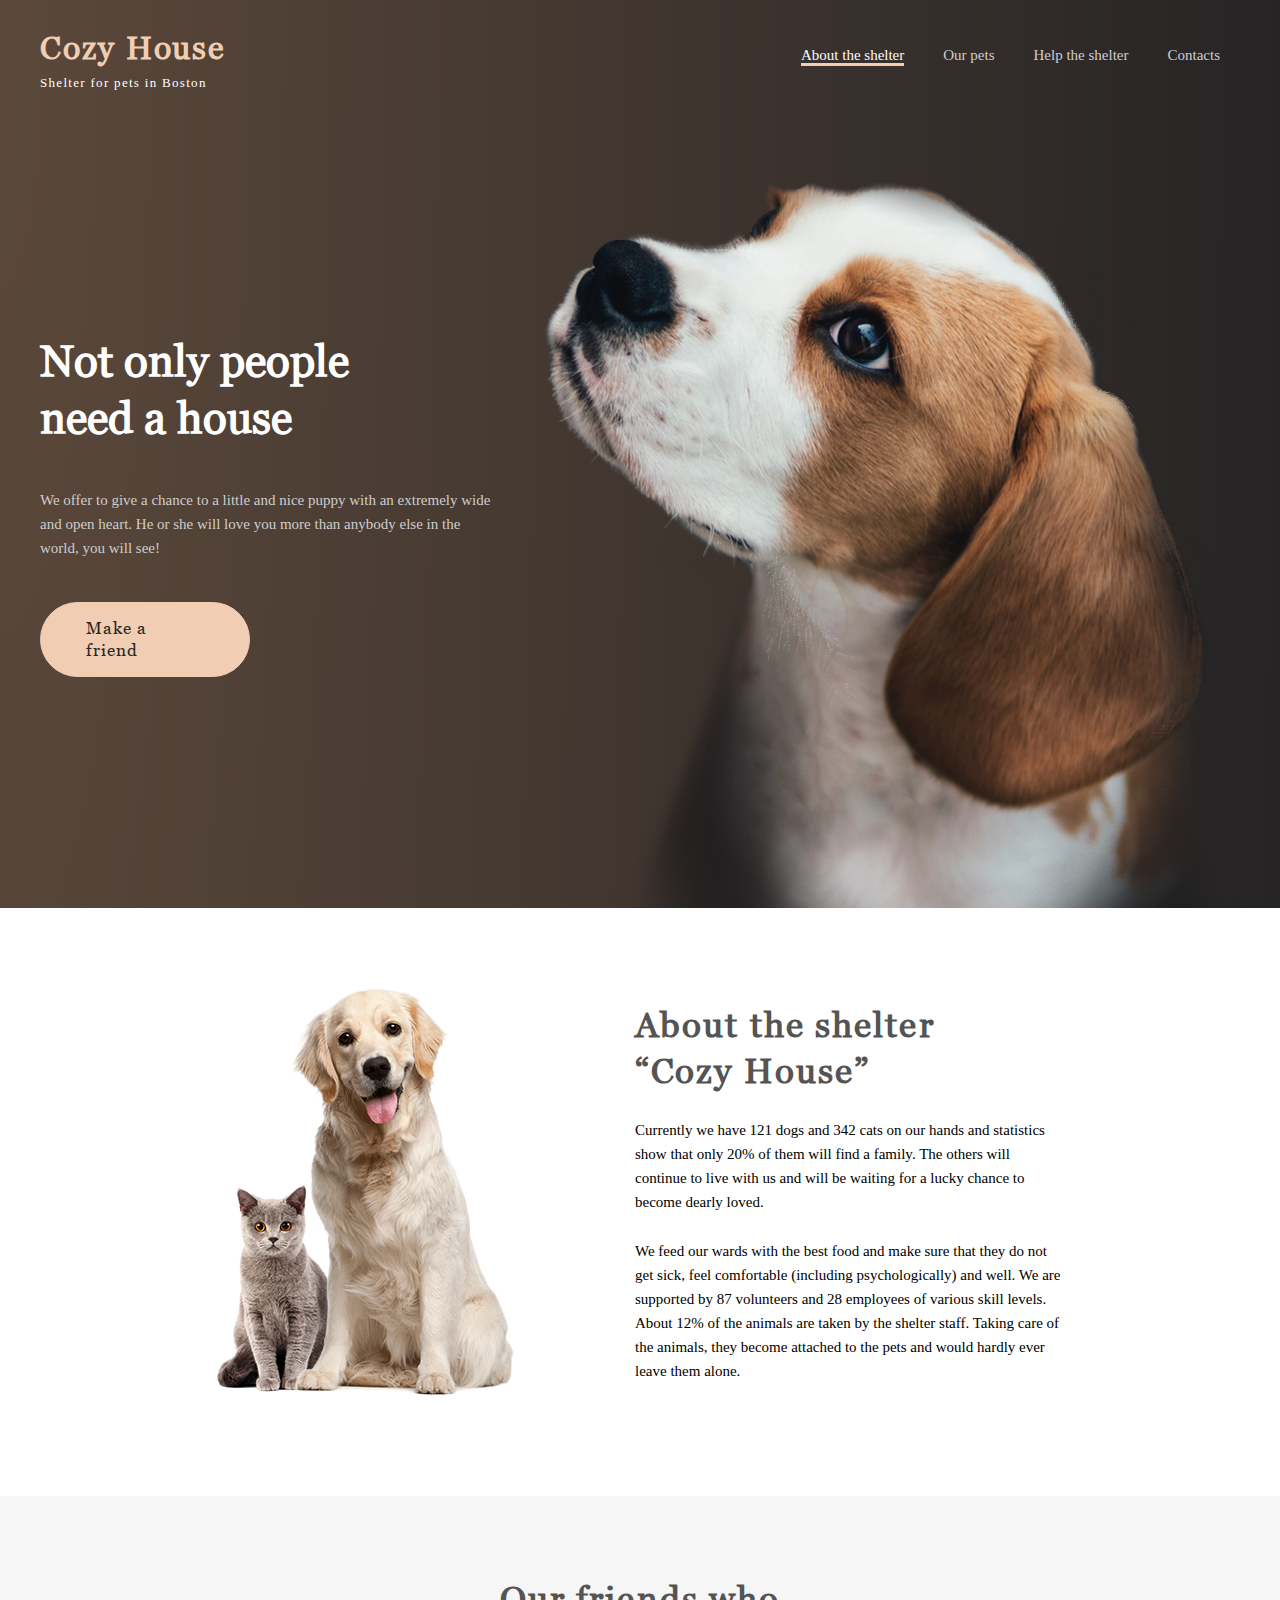
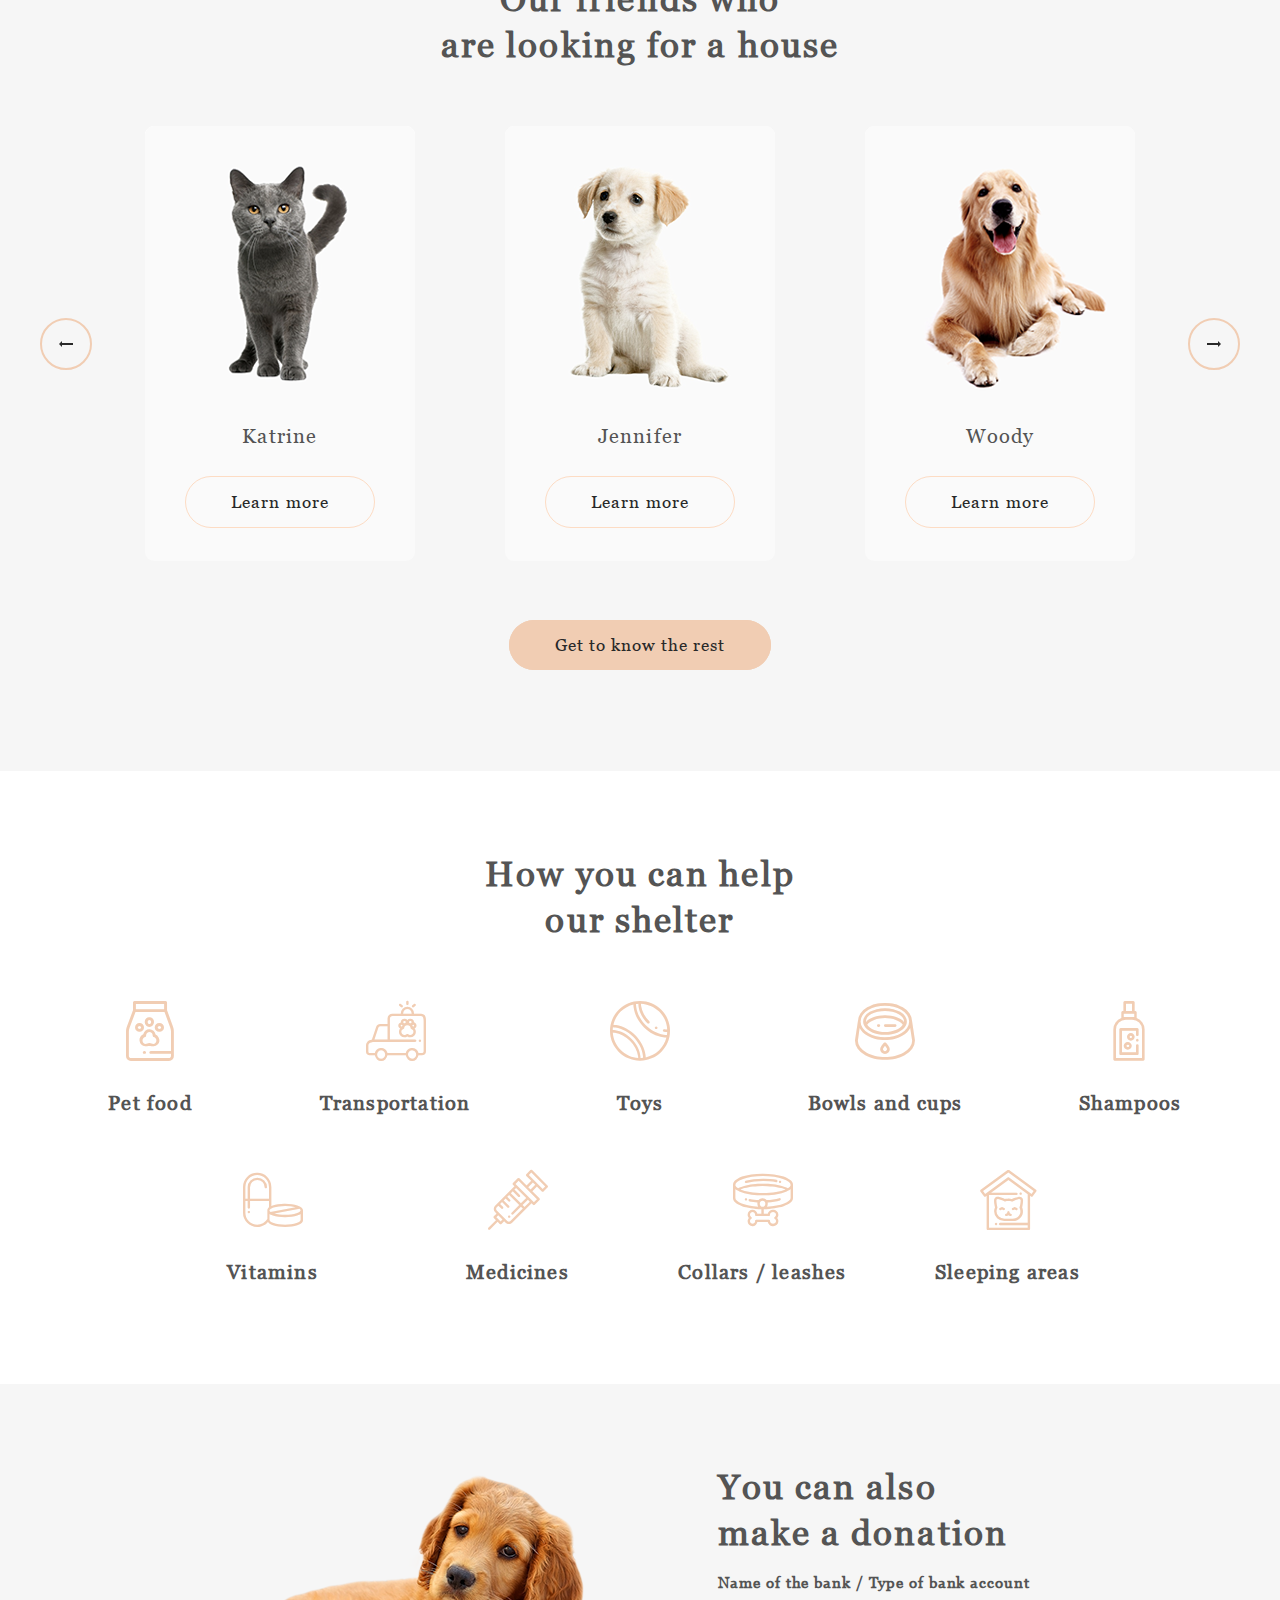
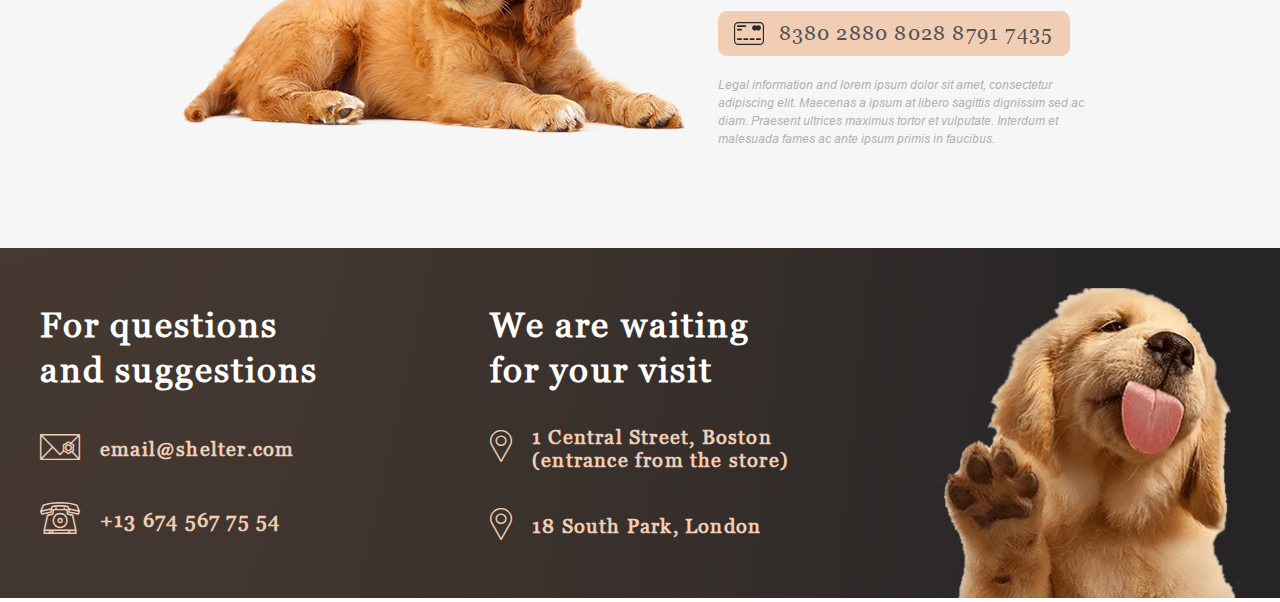
==== shelter/index.html @ b2597368 "feat: add adaptive 320px section about and our friends" ====
<!DOCTYPE html>
<html lang="en">

<head>
    <meta charset="UTF-8">
    <meta http-equiv="X-UA-Compatible" content="IE=edge">
    <meta name="viewport" content="width=device-width, initial-scale=1.0">
    <link rel="stylesheet" href="./css/index.css">
    <link rel="stylesheet" href="./css/icomoon.css">
    <link rel="icon" href="./assets/favicon.ico" type="image/svg+xml">
    <script src="./script.js"></script>
    <title>Cozy House</title>
</head>

<body>
    <main class="main">
        <header class="header">
            <div class="wrapper">
                <a href="#" class="logo_container">
                    <h1 class="logo_title">Cozy House</h1>
                    <div class="logo_subtitle">Shelter for pets in Boston</div>
                </a>
                <nav class="nav_menu">
                    <a href="#About" class="menu_title">About the shelter</a>
                    <a href="index_Our_Pets.html" class="menu_title">Our pets</a>
                    <a href="#Help" class="menu_title">Help the shelter</a>
                    <a href="#Footer" class="menu_title">Contacts</a>
                    <div class="burger_icon">
                        <div class="top"></div>
                        <div class="center"></div>
                        <div class="bottom"></div>
                    </div>
                </nav>
            </div>
        </header>
        <section class="not_only">
            <div class="wrapper">
                <div class="content">
                    <h2 class="heading heading_position">Not only people need a house</h2>
                    <div class="subheading start_screen_position">We offer to give a chance to a little and nice puppy
                        with
                        an extremely wide and open heart. He or she will love you more than anybody else in the world,
                        you
                        will see!</div>
                    <div class="button_wrap">
                        <a href="#Our_friends">
                            <div class="first_button size_button">Make a friend</div>
                        </a>
                    </div>
                </div>
                <div class="img_container">
                    <img  class="puppy" src="./assets/img/start-screen-puppy.png" alt="puppy">
                </div>
            </div>
        </section>
        <section class="about" id="About">

            <div class="about_img_container">
                <img class="pets" src="./assets/img/about-pets.png" alt="pets">
            </div>
            <div class="about_content">
                <h3 class="about_position">About the shelter “Cozy House”</h3>
                <div class="subheading about_content_position">Currently we have 121 dogs and 342 cats on our hands
                    and statistics show that only 20% of them will find a family. The others will continue to live
                    with us and will be waiting for a lucky chance to become dearly loved.
                </div>
                <div class="subheading about_content_position">We feed our wards with the best food and make sure
                    that they do not get sick, feel comfortable (including psychologically) and well. We are
                    supported by 87 volunteers and 28 employees of various skill levels. About 12% of the animals
                    are taken by the shelter staff. Taking care of the animals, they become attached to the pets and
                    would hardly ever leave them alone.</div>
            </div>

        </section>
        <section class="our_friends" id="Our_friends">
            <div class="wrapper_block">
                <div class="our_friends_container">
                    <div class="heading_wrap">
                        <h3 class="our_position">Our friends who</h3>
                        <h3 class="our_position">are looking for a house</h3>
                    </div>
                    <div class="slider_container">
                        <div class="slider_navigation">
                            <div class="arrow">
                                <img src="./assets/img/Arrow_prev.png" alt="Arrow_prev">
                            </div>
                            <div class="arrow">
                                <img src="./assets/img/Arrow_next.png" alt="Arrow_next">
                            </div>
                        </div>

                        <div class="slider_cart">
                            <div class="img_kart_wrap">
                                <img src="./assets/img/pets-katrine.png" alt="pets-katrine">
                            </div>
                            <div class="cart_pets_name">Katrine</div>
                            <div class="button_wrap position_button">
                                <button class="first_button color_button">Learn more</button>
                            </div>
                        </div>

                        <div class="slider_cart">
                            <div class="img_kart_wrap">
                                <img src="./assets/img/pets-jennifer.png" alt="pets-jennifer">
                            </div>
                            <div class="cart_pets_name">Jennifer</div>
                            <div class="button_wrap position_button">
                                <button class="first_button color_button">Learn more</button>
                            </div>
                        </div>

                        <div class="slider_cart">
                            <div class="img_kart_wrap">
                                <img src="./assets/img/pets-woody.png" alt="pets-woody">
                            </div>
                            <div class="cart_pets_name">Woody</div>
                            <div class="button_wrap position_button">
                                <button class="first_button color_button">Learn more</button>
                            </div>
                        </div>

                    </div>
                    <div class="button_wrap position_button1">
                        <a href="index_Our_Pets.html" class="first_button ">Get to know the rest</a>
                    </div>
                </div>
            </div>
        </section>
        <section class="help" id="Help">
            <div class="wrapper_block">
                <div class="help_container">
                    <div class="heading_wrap">
                        <h3 class="our_position">How you can help</h3>
                        <h3 class="our_position">our shelter</h3>
                    </div>
                    <div class="icon_wrap">
                        <div class="icon_container">
                            <div class="icon icon-icon-pet-food"></div>
                            <h4 class="icon_title">Pet food</h4>
                        </div>

                        <div class="icon_container">
                            <div class=" icon icon-icon-transportation"></div>
                            <h4 class="icon_title">Transportation</h4>
                        </div>

                        <div class="icon_container">
                            <div class=" icon icon-icon-toys"></div>
                            <h4 class="icon_title">Toys</h4>
                        </div>

                        <div class="icon_container">
                            <div class=" icon icon-icon-bowls-and-cups"></div>
                            <h4 class="icon_title">Bowls and cups</h4>
                        </div>

                        <div class="icon_container">
                            <div class=" icon icon-icon-shampoos"></div>
                            <h4 class="icon_title">Shampoos</h4>
                        </div>

                        <div class="icon_container">
                            <div class=" icon icon-icon-vitamins"></div>
                            <h4 class="icon_title">Vitamins</h4>
                        </div>

                        <div class="icon_container">
                            <div class=" icon icon-icon-medicines"></div>
                            <h4 class="icon_title">Medicines</h4>
                        </div>

                        <div class="icon_container">
                            <div class=" icon icon-icon-collars-leashes"></div>
                            <h4 class="icon_title">Collars / leashes</h4>
                        </div>

                        <div class="icon_container">
                            <div class=" icon icon-icon-sleeping-area"></div>
                            <h4 class="icon_title">Sleeping areas</h4>
                        </div>

                    </div>
                </div>
            </div>
        </section>
        <section class="donation">
            <div class="wrapper_block">
                <div class="donation_container">
                    <div class="donation_img_wrap">
                        <img src="./assets/img/donation-dog.png" alt="dog">
                    </div>
                    <div class="donation_content_wrap">
                        <div class="heading_wrap donation_position">
                            <h3 class="our_position ">You can also</h3>
                            <h3 class="our_position">make a donation</h3>
                        </div>
                        <h5 class="heading_subtitle">Name of the bank / Type of bank account</h5>
                        <div class="first_button donation_button">
                            <img src="./assets/img/credit-card.svg" alt="bank_card">
                            <a href="#" class="donation_color">8380 2880 8028 8791 7435</a>
                        </div>
                        <p class="donation_content">Legal information and lorem ipsum dolor sit amet, consectetur
                            adipiscing
                            elit. Maecenas a ipsum
                            at libero sagittis dignissim sed ac diam. Praesent ultrices maximus tortor et vulputate.
                            Interdum et malesuada fames ac ante ipsum primis in faucibus.</p>
                    </div>
                </div>
            </div>
        </section>
        <footer class="footer" id="Footer">
            <div class="wrapper_block">
                <div class="footer_container">
                    <div class="our_contacts">
                        <h3 class=" footer_position">For questions and suggestions</h3>
                        <div class="icon_wrapper">
                            <div class="icon-icon-email"></div>
                            <h4 class="our_email">email@shelter.com</h4>
                        </div>
                        <a href="tel:+136745677554" class="icon_wrapper tel_position">
                            <div class="icon-icon-phone"></div>
                            <h4 class="our_phone">+13 674 567 75 54</h4>
                        </a>
                    </div>
                    <div class="our_mappoint">
                        <h3 class="footer_position">We are waiting for your visit</h3>
                        <a href="https://www.google.com/maps/place/%D0%91%D0%BE%D1%81%D1%82%D0%BE%D0%BD,+%D0%9C%D0%B0%D1%81%D1%81%D0%B0%D1%87%D1%83%D1%81%D0%B5%D1%82%D1%81,+%D0%A1%D0%A8%D0%90/@42.3513874,-71.0599832,15.75z/data=!4m6!3m5!1s0x89e3652d0d3d311b:0x787cbf240162e8a0!8m2!3d42.3600825!4d-71.0588801!16zL20vMDFjeF8?hl=ru"
                            class="icon_wrapper title_position" target="_blank">
                            <div class="icon-pin"></div>
                            <h4 class="map_point">1 Central Street, Boston (entrance from the store)</h4>
                        </a>
                        <a href="https://www.google.com/maps/place/%D0%9F%D0%B0%D1%80%D0%BA+%D0%AE%D0%B3/@51.4691267,-0.1995227,16.25z/data=!4m6!3m5!1s0x48760f79376fa0e3:0x202ac3af5c1ea4ec!8m2!3d51.4690816!4d-0.1944951!16s%2Fm%2F0cc6kk9?hl=ru"
                            class="icon_wrapper title_position" target="_blank">
                            <div class="icon-pin"></div>
                            <h4 class="map_point">18 South Park, London </h4>
                        </a>
                    </div>
                    <div class="footer_img_container">
                        <img src="./assets/img/footer-puppy.png" alt="puppy">
                    </div>

                </div>
            </div>
        </footer>
    </main>
</body>

</html>
---- shelter/css/index.css ----
* {
    margin: 0;
    padding: 0;
    text-decoration: none;
    color: inherit;
}

html {
    scroll-behavior: smooth;
}

/* -- Section Main -- */

.main {
    background: url(noise_lines_transparent@2X.png), radial-gradient(100% 215.42% at 0% 0%, #5B483A 0%, #262425 100%)
}

.wrapper {
    width: 1280px;
    margin: 0 auto;
    display: flex;
    align-items: center;
    justify-content: space-between;
}

.wrapper_block {
    width: 1280px;
    margin: 0 auto;
    display: block;
}

.header {
    margin-bottom: 90px;
}

.logo_container {
    margin-top: 30px;
    padding-left: 40px;
    display: flex;
    flex-direction: column;
    gap: 10px;
}

.logo_title {
    font-family: 'Georgia_400';
    font-size: 32px;
    line-height: 110%;
    letter-spacing: 0.06em;
    color: #F1CDB3;
}

.logo_container:hover {
    color: #FDDCC4;
    transition: all 0.3s ease-in-out;
}

.logo_subtitle {
    font-family: 'Arial_400';
    font-size: 13px;
    line-height: 15px;
    letter-spacing: 0.1em;
    color: #FFFFFF;
}

.nav_menu {
    text-align: center;
    padding-right: 60px;
    margin-top: 20px;
}

.menu_title {
    font-family: 'Arial_400';
    font-size: 15px;
    line-height: 160%;
    color: #CDCDCD;
    margin-right: 35px;
}

.menu_title:last-of-type {
    margin-right: 0;
}

.menu_title:hover {
    color: #FAFAFA;
    cursor: pointer;
    transition: all 0.3s ease-in-out;
}

.menu_title:first-of-type {
    border-bottom: 3px solid #F1CDB3;
    color: #FAFAFA;
    cursor: none;
}

.menu_title:active {
    border-bottom: 3px solid #F1CDB3;
    cursor: none;
}

.menu_title:last-of-type {
    padding-right: 0;
}

.burger_icon {
    display: flex;
    flex-direction: column;
    justify-content: space-between;
    width: 30px;
    height: 22px;
    display: none;
    cursor: pointer;
}

.top {
    border-top: 2px solid #F1CDB3;
}

.center {
    border: 1px solid #F1CDB3;
}

.bottom {
    border-bottom: 2px solid #F1CDB3;
}

/* --Section Not only */

.content {
    display: flex;
    flex-direction: column;
    gap: 42px;
    width: 460px;
    margin-left: 40px;
    margin-top: -80px;
}

.heading {
    font-family: 'Georgia_400';
    font-size: 44px;
    line-height: 130%;
}

.heading_position {
    margin-right: 150px;
    color: #FFFFFF;
}

.subheading {
    font-family: 'Arial_400';
    font-size: 15px;
    line-height: 160%;
}

.start_screen_position {
    color: #CDCDCD;
}

.img_container {
    margin-right: 40px;
    height: 728px;
    overflow: hidden;
}

.puppy {
    width: 100%;
}

.first_button {
    font-family: 'Georgia_400';
    font-size: 17px;
    line-height: 130%;
    letter-spacing: 0.06em;
    color: #292929;
    padding: 14px 45px;
    background: #F1CDB3;
    border-radius: 100px;
    border: 1px solid #F1CDB3;
}

.size_button {
    box-sizing: border-box;
    width: 210px;

}

.color_button {
    background: #FAFAFA;
    border-color: #FDDCC4;
}

.first_button:hover {
    border-color: #FDDCC4;
    background: #FDDCC4;
    cursor: pointer;
    transition: all 0.3s ease-in-out;
}

/* -- Section About -- */

.about {
    background: #FFFFFF;
    display: flex;
    justify-content: center;
    gap: 120px;
    padding-top: 80px;
    padding-bottom: 100px;
}

.about_img_container {
    height: 408px;
}

.about_content {
    margin-top: 14px;
    width: 430px;
    display: flex;
    flex-direction: column;
    gap: 25px;
}

h3 {
    font-family: 'Georgia_400';
    font-size: 35px;
    line-height: 130%;
    letter-spacing: 0.06em;
}

.about_position {
    color: #545454;
    margin-right: 50px;
}

/* -- Section Our friends -- */

.our_friends {
    background: #F6F6F6;
    padding-bottom: 115px;
}

.our_position {
    color: #545454;
}

.our_friends_container {
    padding: 80px 40px 0;
    display: flex;
    flex-direction: column;
    justify-content: center;
    gap: 60px;
}

.heading_wrap {
    width: 400px;
    height: 90px;
    margin: 0 auto;
    display: flex;
    flex-direction: column;
    align-items: center;
}

.slider_container {
    position: relative;
    display: flex;
    gap: 90px;
    justify-content: center;
    height: 435px;
}

.slider_navigation {
    position: absolute;
    left: 0;
    top: 192px;
    width: 100%;
    display: flex;
    justify-content: space-between;
}

.arrow {
    display: flex;
    justify-content: center;
    align-items: center;
    width: 48px;
    height: 48px;
    border: 2px solid #F1CDB3;
    border-radius: 100px;
}

.arrow:hover {
    background: #FDDCC4;
    border: 2px solid #FDDCC4;
    cursor: pointer;
    transition: all 0.3s ease-in-out;
}

.slider_cart {
    width: 270px;
    display: flex;
    flex-direction: column;
    padding-bottom: 30px;
    background: #FAFAFA;
    border-radius: 9px;
}

.slider_cart:hover {
    cursor: pointer;
    background: #FFFFFF;
    transition: all 0.3s ease-in-out;
}

.slider_cart:hover .first_button {
    background: #FDDCC4;
    transition: all 0.3s ease-in-out;
}

.cart_pets_name {
    font-family: 'Georgia_400';
    font-size: 20px;
    line-height: 23px;
    letter-spacing: 0.06em;
    color: #545454;
    text-align: center;
    margin: 25px;
}

.position_button {
    margin: auto;
}

.position_button1 {
    margin: auto;
    margin-top: 13px;
}

/* -- Help -- */

.help {
    background: #FFFFFF;
    padding-bottom: 97px;
}

.help_container {
    padding: 80px 40px 0;
}

.icon_wrap {
    margin-top: 60px;
    display: flex;
    justify-content: center;
    row-gap: 52px;
    column-gap: 75px;
    flex-wrap: wrap;
}

.icon_container {
    width: 170px;
    text-align: center;
    border-bottom: 3px solid #FFFFFF;
}

.icon {
    font-size: 60px;
    color: #F1CDB3;
}

.icon_container:hover {
    cursor: pointer;
    transition: all 0.3s ease-in-out;
}

.icon_container:hover .icon {
    color: #FDDCC4;
    transition: all 0.3s ease-in-out;
}

.icon_container:hover .icon_title {
    color: #292929;
    transition: all 0.3s ease-in-out;
}

.icon_container:active {
    border-bottom: 3px solid #F1CDB3;
    cursor: none;
    color: #545454;
}

.icon_container:active .icon_title {
    color: #545454;
}

.icon_container:active .icon {
    color: #F1CDB3;
}

h4,
.donation_color {
    font-family: 'Georgia_400';
    font-size: 20px;
    line-height: 115%;
    letter-spacing: 0.06em;
}

.icon_title {
    margin-top: 20px;
    color: #545454;
}

/* -- Donation -- */

.donation {
    background: #F6F6F6;
}

.donation_container {
    padding: 80px 0 100px;
    display: flex;
    justify-content: center;
    gap: 30px;
}

.donation_img_wrap {
    padding-top: 10px;
    padding-left: 20px;
}

.donation_content_wrap {
    display: flex;
    flex-direction: column;
    gap: 20px;

}

.donation_position {
    align-items: baseline;
}

h5 {
    font-family: 'Georgia_400';
    font-size: 15px;
    line-height: 110%;
    letter-spacing: 0.06em;
}

.heading_subtitle,
.donation_color {
    color: #545454;
}

.donation_button {
    display: flex;
    gap: 15px;
    padding: 10px 15px;
    border-radius: 9px;
    width: 320px;
}

p {
    font-family: 'Arial_400_italic';
    font-size: 12px;
    line-height: 18px;
}

.donation_content {
    width: 380px;
    color: #B2B2B2;
}

/* -- Footer -- */

.footer_container {
    padding: 40px 40px 0;
    display: flex;
    justify-content: space-between;
}

.our_contacts,
.our_mappoint {
    width: 300px;
    padding-right: 15px;
    padding-top: 14px;
    display: flex;
    flex-direction: column;
    gap: 38px;
}

.footer_position {
    color: #FFFFFF;
}

.icon_wrapper {
    display: flex;
    gap: 20px;
    align-items: center;
    color: #F1CDB3;
    border-bottom: 3px solid rgba(0, 0, 0, 0);
}

.tel_position {
    margin-top: -8px;
}

.title_position {
    margin-top: -5px;
}

.icon-icon-email,
.icon-icon-phone,
.icon-pin {
    font-size: 32px;
}

.icon_wrapper:hover {
    transition: all 0.3s ease-in-out;
    cursor: pointer;
    color: #FDDCC4;
}

.icon_wrapper:active {
    border-bottom: 3px solid #F1CDB3;
    cursor: none;
}

.footer_img_container {
    height: 310px;
}

@font-face {
    font-family: 'Georgia_400';
    font-weight: 400;
    font-style: normal;
    src: url(../assets/fonts/Georgia_Regular.ttf);
}

@font-face {
    font-family: 'Arial_400';
    font-weight: 400;
    font-style: normal;
    src: url(../assets/fonts/Arial\ regular.ttf);
}

@font-face {
    font-family: 'Arial_400_italic';
    font-weight: 400;
    font-style: italic;
    src: url(../assets/fonts/Arial_italic.ttf);
}

@media only screen and (min-width: 750px) and (max-width: 1278px) {

    /* -- Section Main -- */

    .main {
        background: url(noise_lines_transparent@2X.png), radial-gradient(100% 215.42% at 0% 0%, #5B483A 0%, #262425 100%)
    }

    .wrapper {
        width: 768px;
    }

    .wrapper_block {
        width: 768px;
    }

    .header {
        margin-bottom: 0px;
    }

    .logo_container {
        padding-left: 30px;
    }

    .nav_menu {
        padding-right: 50px;
        margin-top: 30px;
    }

    /* --Section Not only */

    .not_only .wrapper {
        flex-direction: column;
    }

    .content {
        margin-left: 0px;
        margin-top: 60px;
    }

    .img_container {
        margin-right: 0px;
        height: 593px;
        margin-top: 95px;
        margin-left: 165px;
    }

    .button_wrap {
        margin-left: 125px;
    }

    /* -- Section About -- */

    .about {
        flex-direction: column-reverse;
        gap: 80px;
        padding-top: 80px;
    }

    .about_img_container {
        margin: 0 auto;
    }

    .about_content {
        margin: 0 auto;
    }

    /* -- Section Our friends -- */

    .our_friends_container {
        padding: 80px 30px 0;
    }

    .slider_container {
        gap: 45px;
    }

    .slider_navigation {
        top: 190px;
    }

    .slider_cart:nth-of-type(4),
    .slider_cart:nth-of-type(5),
    .slider_cart:nth-of-type(6) {
        display: none;
    }

    .position_button {
        margin: auto;
    }

    .position_button1 {
        margin: auto;
        margin-top: 13px;
    }


    /* -- Help -- */

    .icon_wrap {
        column-gap: 60px;

    }

    /* -- Donation -- */

    .donation {
        background: #F6F6F6;
    }

    .donation_container {
        display: flex;
        flex-direction: column-reverse;
    }

    .donation_img_wrap {
        padding-top: 25px;
        padding-left: 0px;
        margin: auto;
    }

    .donation_content_wrap {
        gap: 19px;
        padding-left: 20px;
        margin: auto;
    }

    /* -- Footer -- */

    .footer_container {
        padding: 15px 60px 0;
        display: flex;
        flex-wrap: wrap;
        justify-content: space-between;
    }

    .our_contacts {
        padding-right: 10px;
        padding-left: 3px;

    }

    .our_mappoint {
        padding-right: 5px;
    }

    .footer_img_container {
        height: 310px;
        margin: 0 auto;
        margin-top: 53px;
    }

}

@media only screen and (min-width: 320px) and (max-width: 749px) {

    /* -- Section Main -- */

    .header {
        margin-bottom: 0;
    }

    .wrapper,
    .wrapper_block {
        width: 320px;
    }

    .logo_container {
        padding-left: 20px;
    }

    .menu_title {
        display: none;
    }

    .nav_menu {
        padding-right: 20px;
        margin-top: 30px;
    }

    .burger_icon {
        display: flex;
    }

    /* --Section Not only */
    .not_only .wrapper {
        flex-direction: column;
    }

    .content {
        gap: 42px;
        width: 280px;
        margin-left: 10px;
        margin-top: 60px;
    }

    .heading {
        font-size: 25px;
    }

    .heading_position {
        margin-right: 0px;
        text-align: center;
        margin-left: 25px;
        width: 230px;
    }

    .img_container {
        margin-right: 10px;
        height: 271px;
        margin-top: 105px;
        margin-left: 50px;
    }

    .button_wrap {
        margin-left: 40px;
    }

    /* -- Section About -- */

    .about {
        flex-direction: column-reverse;
        justify-content: center;
        gap: 80px;
        padding-top: 40px;
        padding-bottom: 0px;
    }

    .about_img_container {
        height: 353px;
        margin-left: 30px;
        margin-top: 6px;
    }

    .pets {
        width: 95%;
    }

    .about_content {
        width: 270px;
        margin: 0 25px;
    }

    h3 {
        font-size: 25px;
    }

    .about_position {
        margin-right: 0px;
        margin-left: 2px;
        text-align: center;
    }

    /* -- Section Our friends -- */

    .our_friends {
        padding-bottom: 55px;
    }


    .our_friends_container {
        padding: 85px 10px 0;
        gap: 44px;
    }

    .heading_wrap {
        width: 300px;
        height: 64px;
    }

    .slider_navigation {
        position: absolute;
        top: 455px;
        justify-content: center;
        gap: 80px;
    }

    .slider_cart:nth-of-type(3),
    .slider_cart:nth-of-type(4),
    .slider_cart:nth-of-type(5),
    .slider_cart:nth-of-type(6) {
        display: none;
    }


    .position_button {
        margin-top: 5px;
    }

    .position_button1 {
        margin: auto;
        margin-top: 85px;
    }
}
---- shelter/css/icomoon.css ----
@font-face {
  font-family: 'icomoon';
  src:  url('../assets/fonts/icomoon/fonts/icomoon.eot?um9j22');
  src:  url('fonts/icomoon.eot?um9j22#iefix') format('embedded-opentype'),
    url('../assets/fonts/icomoon/fonts/icomoon.ttf?um9j22') format('truetype'),
    url('../assets/fonts/icomoon/fonts/icomoon.woff?um9j22') format('woff'),
    url('../assets/fonts/icomoon/fonts/icomoon.svg?um9j22#icomoon') format('svg');
  font-weight: normal;
  font-style: normal;
  font-display: block;
}

[class^="icon-"]::before, [class*=" icon-"]::before {
  /* use !important to prevent issues with browser extensions that change fonts */
  font-family: 'icomoon' !important;
  speak: never;
  font-style: normal;
  font-weight: normal;
  font-variant: normal;
  text-transform: none;
  line-height: 1;

  /* Better Font Rendering =========== */
  -webkit-font-smoothing: antialiased;
  -moz-osx-font-smoothing: grayscale;
}

.icon-pin:before {
  content: "\e900";
}
.icon-icon-collars-leashes:before {
  content: "\e901";
}
.icon-icon-email:before {
  content: "\e902";
}
.icon-icon-sleeping-area:before {
  content: "\e903";
}
.icon-icon-medicines:before {
  content: "\e904";
}
.icon-icon-vitamins:before {
  content: "\e905";
}
.icon-icon-shampoos:before {
  content: "\e906";
}
.icon-icon-bowls-and-cups:before {
  content: "\e907";
}
.icon-icon-toys:before {
  content: "\e908";
}
.icon-icon-transportation:before {
  content: "\e909";
}
.icon-icon-pet-food:before {
  content: "\e90a";
}
.icon-icon-phone:before {
  content: "\e90b";
}
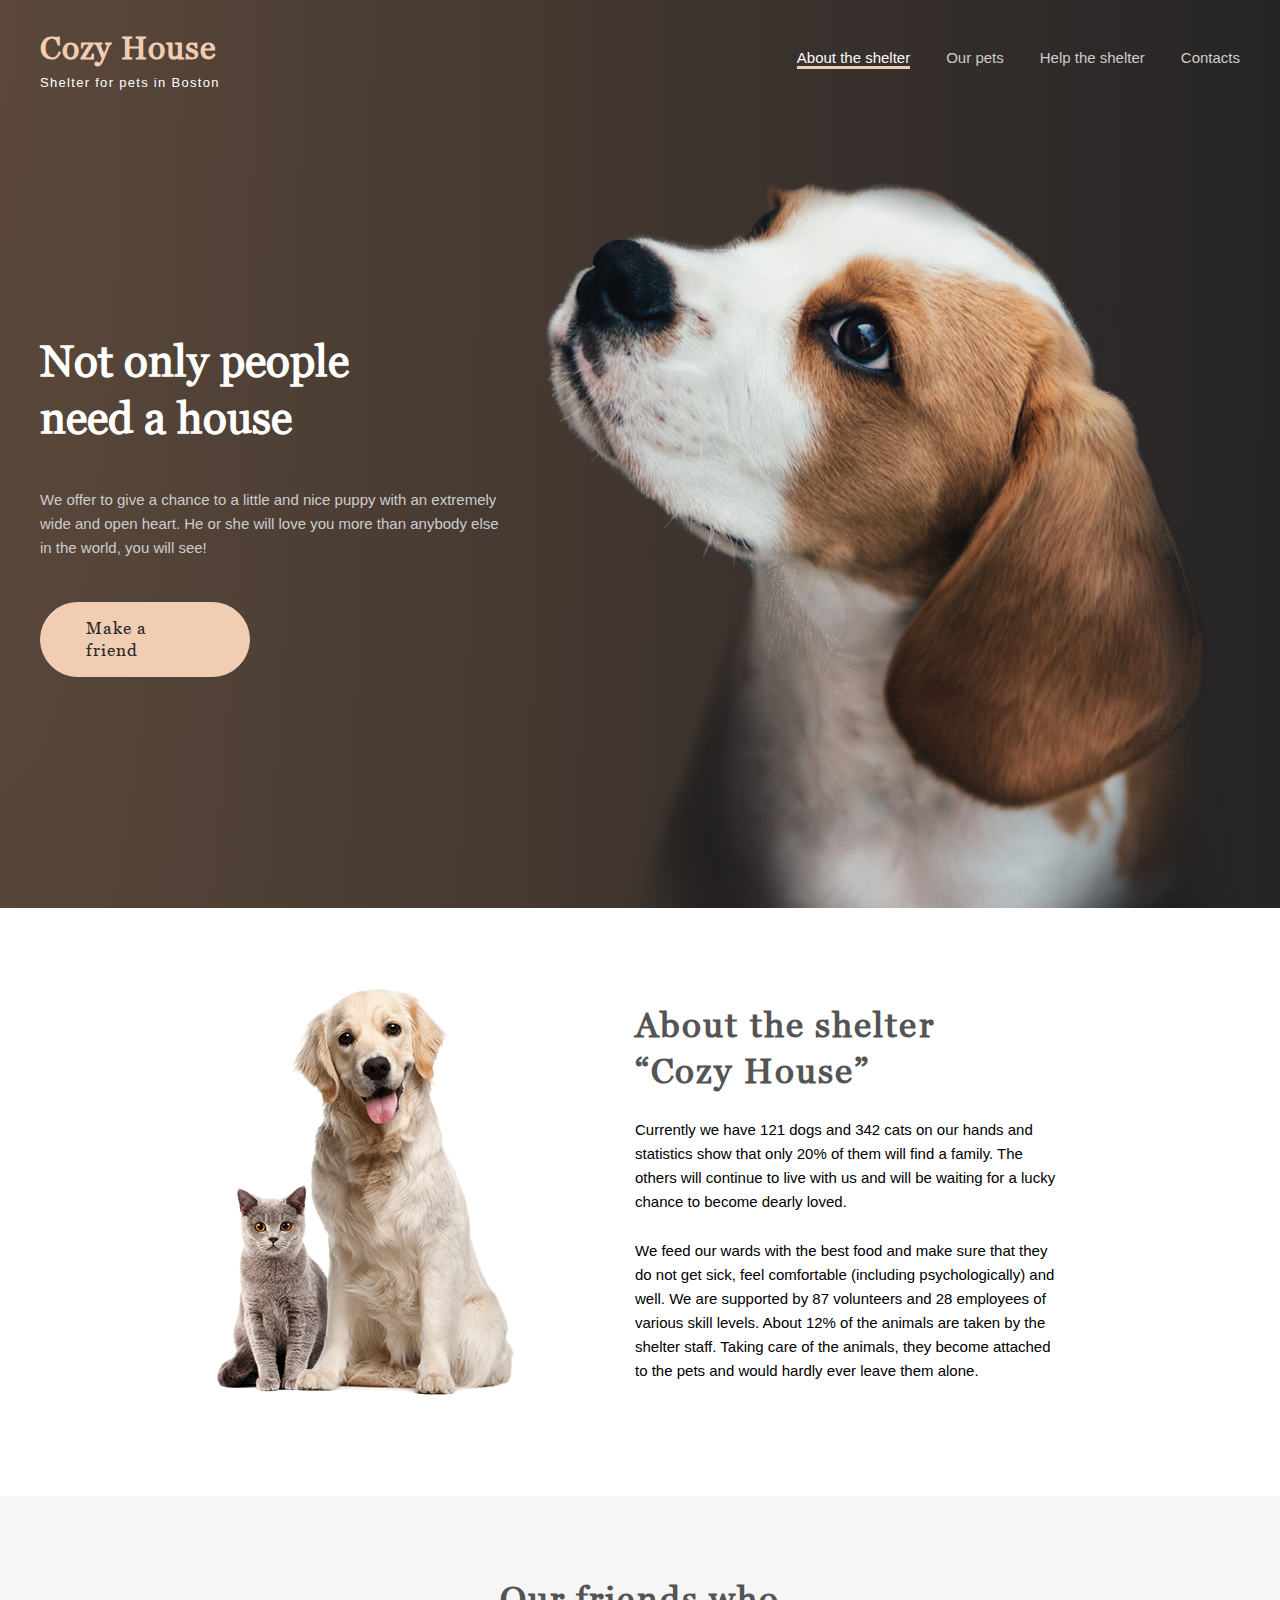
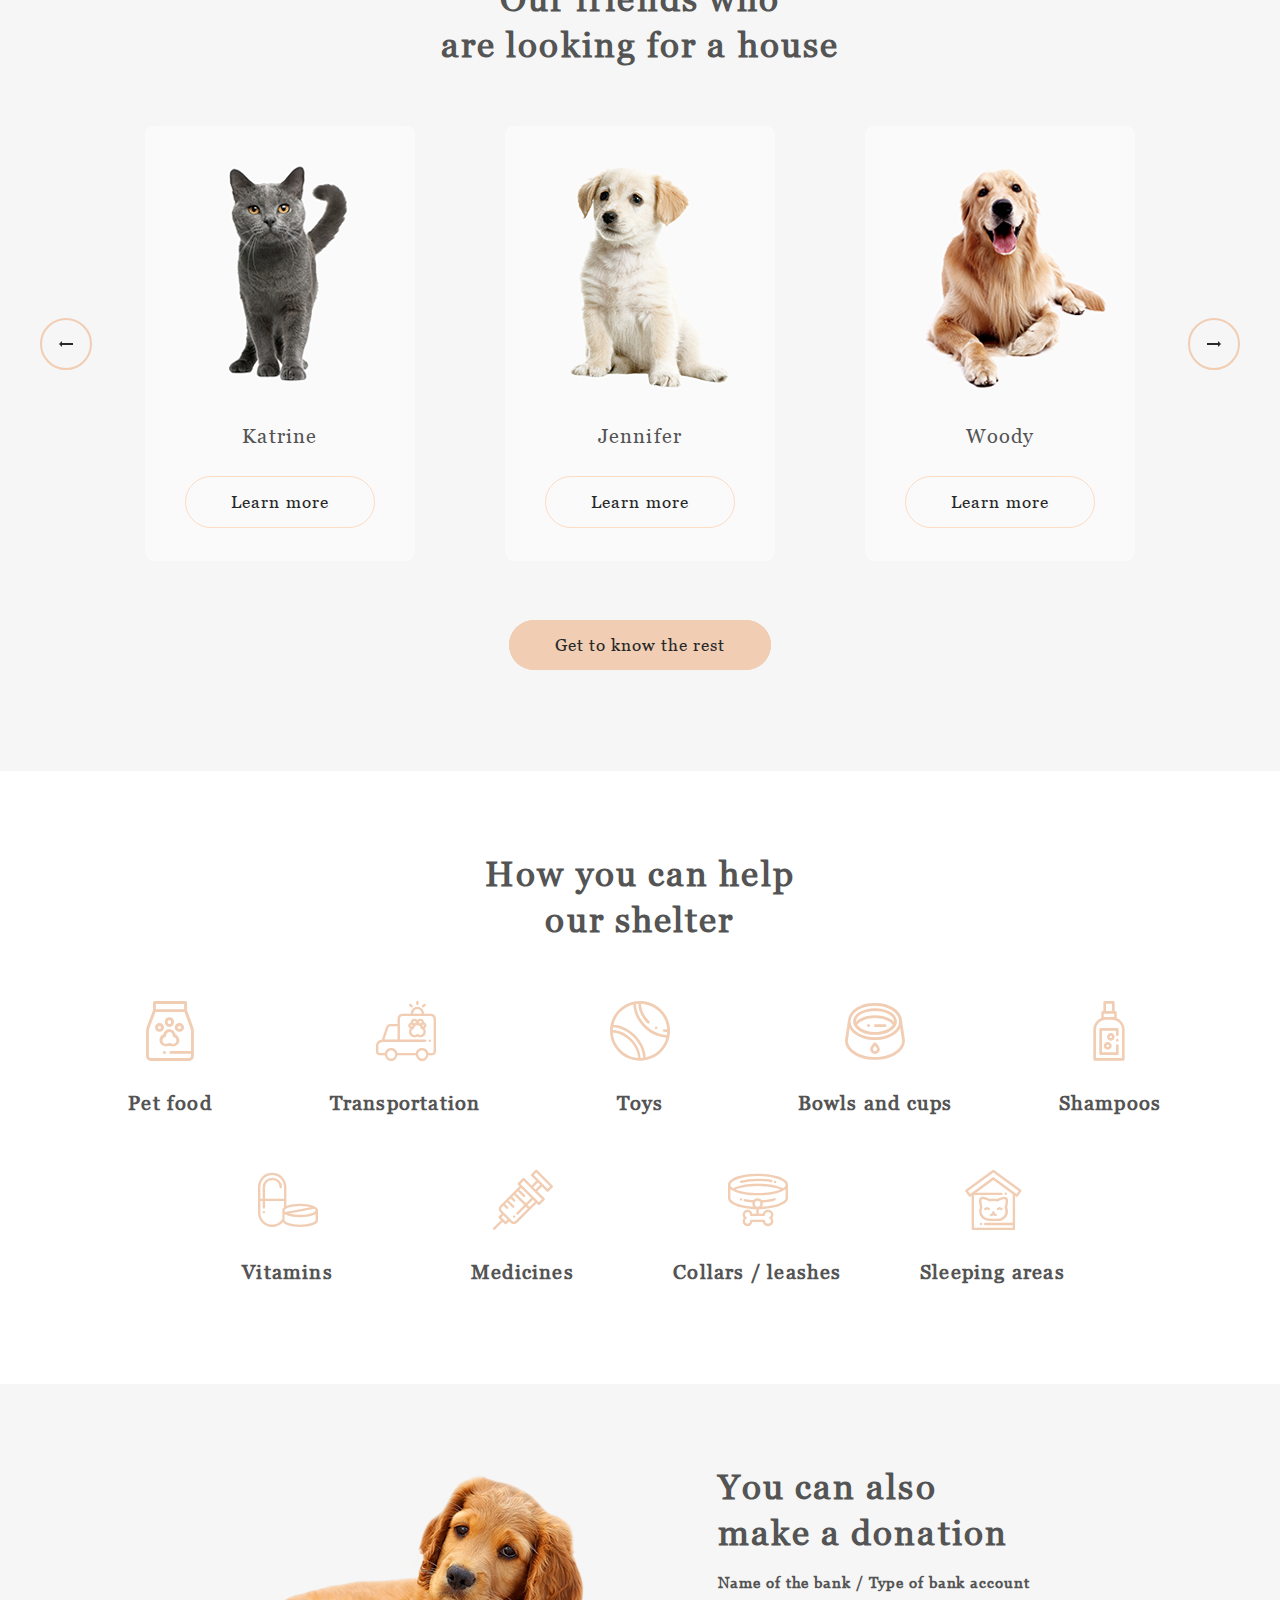
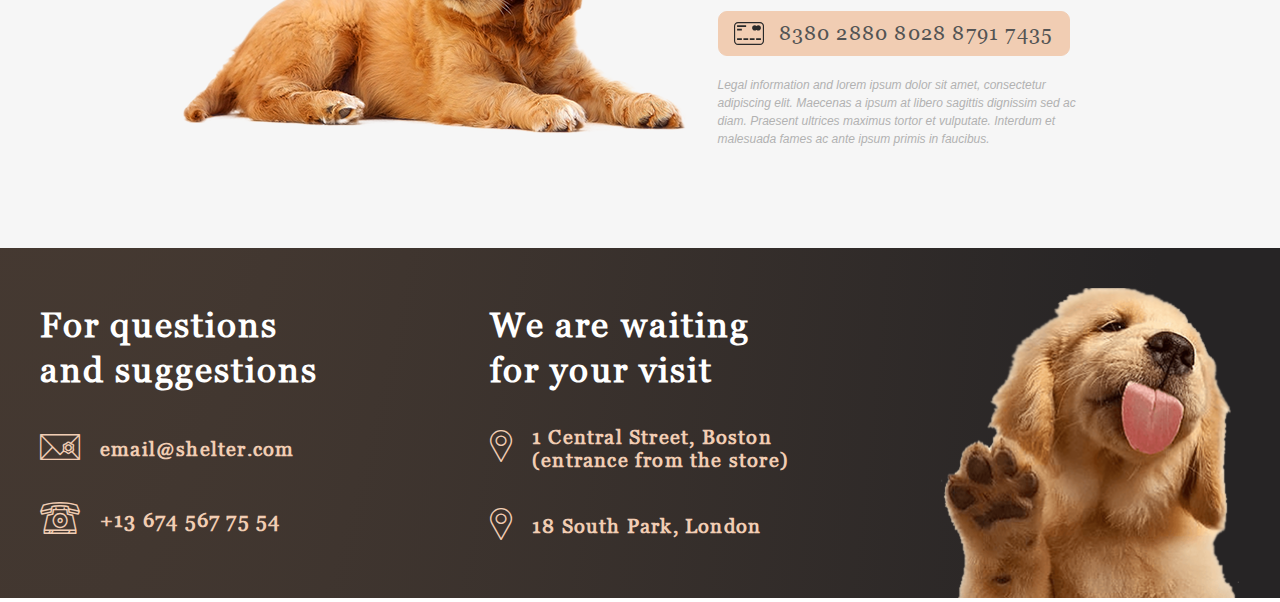
==== commit 010096fa: "feat: add adaptive 320px page our pets" ====
--- a/shelter/index.html
+++ b/shelter/index.html
@@ -187,7 +187,7 @@
             <div class="wrapper_block">
                 <div class="donation_container">
                     <div class="donation_img_wrap">
-                        <img src="./assets/img/donation-dog.png" alt="dog">
+                        <img class="dog" src="./assets/img/donation-dog.png" alt="dog">
                     </div>
                     <div class="donation_content_wrap">
                         <div class="heading_wrap donation_position">
@@ -215,7 +215,7 @@
                         <h3 class=" footer_position">For questions and suggestions</h3>
                         <div class="icon_wrapper">
                             <div class="icon-icon-email"></div>
-                            <h4 class="our_email">email@shelter.com</h4>
+                            <h4 class="our_email"><a href="mailto:email@shelter.com">email@shelter.com</a></h4>
                         </div>
                         <a href="tel:+136745677554" class="icon_wrapper tel_position">
                             <div class="icon-icon-phone"></div>
@@ -236,7 +236,7 @@
                         </a>
                     </div>
                     <div class="footer_img_container">
-                        <img src="./assets/img/footer-puppy.png" alt="puppy">
+                        <img class="puppy_1" src="./assets/img/footer-puppy.png" alt="puppy">
                     </div>
 
                 </div>
--- a/shelter/css/index.css
+++ b/shelter/css/index.css
@@ -42,10 +42,10 @@
 }
 
 .logo_title {
-    font-family: 'Georgia_400';
+    font-family: 'Georgia';
     font-size: 32px;
     line-height: 110%;
-    letter-spacing: 0.06em;
+    letter-spacing: 0.06rem;
     color: #F1CDB3;
 }
 
@@ -55,7 +55,7 @@
 }
 
 .logo_subtitle {
-    font-family: 'Arial_400';
+    font-family: 'Arial';
     font-size: 13px;
     line-height: 15px;
     letter-spacing: 0.1em;
@@ -64,16 +64,16 @@
 
 .nav_menu {
     text-align: center;
-    padding-right: 60px;
-    margin-top: 20px;
+    padding-right: 40px;
+    margin-top: 25px;
 }
 
 .menu_title {
-    font-family: 'Arial_400';
+    font-family: 'Arial';
     font-size: 15px;
     line-height: 160%;
     color: #CDCDCD;
-    margin-right: 35px;
+    margin-right: 32px;
 }
 
 .menu_title:last-of-type {
@@ -135,7 +135,7 @@
 }
 
 .heading {
-    font-family: 'Georgia_400';
+    font-family: 'Georgia';
     font-size: 44px;
     line-height: 130%;
 }
@@ -146,7 +146,7 @@
 }
 
 .subheading {
-    font-family: 'Arial_400';
+    font-family: 'Arial';
     font-size: 15px;
     line-height: 160%;
 }
@@ -166,7 +166,7 @@
 }
 
 .first_button {
-    font-family: 'Georgia_400';
+    font-family: 'Georgia';
     font-size: 17px;
     line-height: 130%;
     letter-spacing: 0.06em;
@@ -219,7 +219,7 @@
 }
 
 h3 {
-    font-family: 'Georgia_400';
+    font-family: 'Georgia';
     font-size: 35px;
     line-height: 130%;
     letter-spacing: 0.06em;
@@ -313,7 +313,7 @@
 }
 
 .cart_pets_name {
-    font-family: 'Georgia_400';
+    font-family: 'Georgia';
     font-size: 20px;
     line-height: 23px;
     letter-spacing: 0.06em;
@@ -347,7 +347,7 @@
     display: flex;
     justify-content: center;
     row-gap: 52px;
-    column-gap: 75px;
+    column-gap: 65px;
     flex-wrap: wrap;
 }
 
@@ -393,7 +393,7 @@
 
 h4,
 .donation_color {
-    font-family: 'Georgia_400';
+    font-family: 'Georgia';
     font-size: 20px;
     line-height: 115%;
     letter-spacing: 0.06em;
@@ -434,7 +434,7 @@
 }
 
 h5 {
-    font-family: 'Georgia_400';
+    font-family: 'Georgia';
     font-size: 15px;
     line-height: 110%;
     letter-spacing: 0.06em;
@@ -454,7 +454,8 @@
 }
 
 p {
-    font-family: 'Arial_400_italic';
+    font-family: 'Arial';
+    font-style: italic;
     font-size: 12px;
     line-height: 18px;
 }
@@ -524,26 +525,19 @@
 }
 
 @font-face {
-    font-family: 'Georgia_400';
+    font-family: 'Georgia'; 
     font-weight: 400;
     font-style: normal;
     src: url(../assets/fonts/Georgia_Regular.ttf);
 }
 
 @font-face {
-    font-family: 'Arial_400';
+    font-family: 'Arial';
     font-weight: 400;
     font-style: normal;
     src: url(../assets/fonts/Arial\ regular.ttf);
 }
 
-@font-face {
-    font-family: 'Arial_400_italic';
-    font-weight: 400;
-    font-style: italic;
-    src: url(../assets/fonts/Arial_italic.ttf);
-}
-
 @media only screen and (min-width: 750px) and (max-width: 1278px) {
 
     /* -- Section Main -- */
@@ -569,8 +563,8 @@
     }
 
     .nav_menu {
-        padding-right: 50px;
-        margin-top: 30px;
+        padding-right: 33px;
+        margin-top: 24px;
     }
 
     /* --Section Not only */
@@ -712,7 +706,7 @@
     }
 
     .logo_container {
-        padding-left: 20px;
+        padding-left: 22px;
     }
 
     .menu_title {
@@ -747,7 +741,7 @@
     .heading_position {
         margin-right: 0px;
         text-align: center;
-        margin-left: 25px;
+        margin-left: 15px;
         width: 230px;
     }
 
@@ -759,7 +753,8 @@
     }
 
     .button_wrap {
-        margin-left: 40px;
+        margin-left: 30px;
+        margin-top: -26px;
     }
 
     /* -- Section About -- */
@@ -767,24 +762,25 @@
     .about {
         flex-direction: column-reverse;
         justify-content: center;
-        gap: 80px;
+        gap: 35px;
         padding-top: 40px;
-        padding-bottom: 0px;
+        padding-bottom: 45px;
     }
 
     .about_img_container {
         height: 353px;
-        margin-left: 30px;
-        margin-top: 6px;
+        margin-left: 0px;
+        margin-top: 3px;
+        text-align: center;
     }
 
     .pets {
-        width: 95%;
+        height: 100%;
     }
 
     .about_content {
         width: 270px;
-        margin: 0 25px;
+        margin: 0 auto;
     }
 
     h3 {
@@ -793,6 +789,7 @@
 
     .about_position {
         margin-right: 0px;
+        margin-top: 2px;
         margin-left: 2px;
         text-align: center;
     }
@@ -805,7 +802,7 @@
 
 
     .our_friends_container {
-        padding: 85px 10px 0;
+        padding: 40px 10px 0;
         gap: 44px;
     }
 
@@ -831,10 +828,159 @@
 
     .position_button {
         margin-top: 5px;
+        margin-left: 40px;
     }
 
     .position_button1 {
         margin: auto;
         margin-top: 85px;
     }
+
+    /* -- Help -- */
+
+    .help {
+        padding-bottom: 15px;
+    }
+
+    .help_container {
+        padding: 42px 10px 0;
+    }
+
+    .icon_wrap {
+        margin-top: 43px;
+        row-gap: 25px;
+        column-gap: 52px;
+    }
+
+    .icon_container {
+        width: 110px;
+    }
+
+    .icon_container:last-of-type {
+        margin-right: 160px;
+    }
+
+    .icon {
+        font-size: 50px;
+    }
+
+    h4,
+    .donation_color {
+        font-size: 15px;
+    }
+
+    .icon_title {
+        margin-top: 10px;
+    }
+
+    /* -- Donation -- */
+
+    .donation_container {
+        padding: 42px 0 37px;
+        flex-direction: column-reverse;
+        gap: 30px;
+    }
+
+    .donation_img_wrap {
+        padding-top: 0px;
+        padding-left: 0px;
+        margin-left: 26px;
+        margin-top: 11px;
+    }
+
+    .dog {
+        width: 90%;
+    }
+
+    .donation_content_wrap {
+        gap: 24px;
+
+    }
+
+    .donation_position {
+        align-items: center;
+    }
+
+    h5 {
+        font-family: 'Georgia';
+        font-size: 15px;
+        line-height: 110%;
+        letter-spacing: 0.06em;
+    }
+
+    .heading_subtitle,
+    .donation_color {
+        margin: 0 auto;
+    }
+
+    .donation_button {
+        gap: 10px;
+        padding: 10px 15px;
+        border-radius: 9px;
+        width: 250px;
+        font-size: 15px;
+        margin-left: 19px;
+    }
+
+    .donation_content {
+        width: 280px;
+        margin: 0 auto;
+        margin-top: -5px;
+    }
+
+    /* -- Footer -- */
+
+    .footer_container {
+        padding: 15px 10px 0;
+        display: flex;
+        flex-direction: column;
+        text-align: center;
+    }
+
+    .our_email,
+    .our_phone {
+        font-size: 20px;
+    }
+
+    .icon_wrapper {
+        margin-left: 24px;
+    }
+
+    .tel_position {
+        margin-top: -5px;
+        margin-left: 29px;
+    }
+
+    .our_mappoint {
+        padding-top: 30px;
+        text-align: center;
+        width: 294px;
+        padding-right: 0;
+    }
+
+    .title_position {
+        margin-top: 3px;
+        margin-left: 0;
+        gap: 5px;
+    }
+
+    .map_point {
+        font-size: 20px;
+    }
+
+    .icon-icon-email,
+    .icon-icon-phone,
+    .icon-pin {
+        font-size: 32px;
+    }
+
+    .footer_img_container {
+        height: 269px;
+        margin-top: 25px;
+        overflow: hidden;
+    }
+
+    .puppy_1{
+        width: 88%;
+    }
 }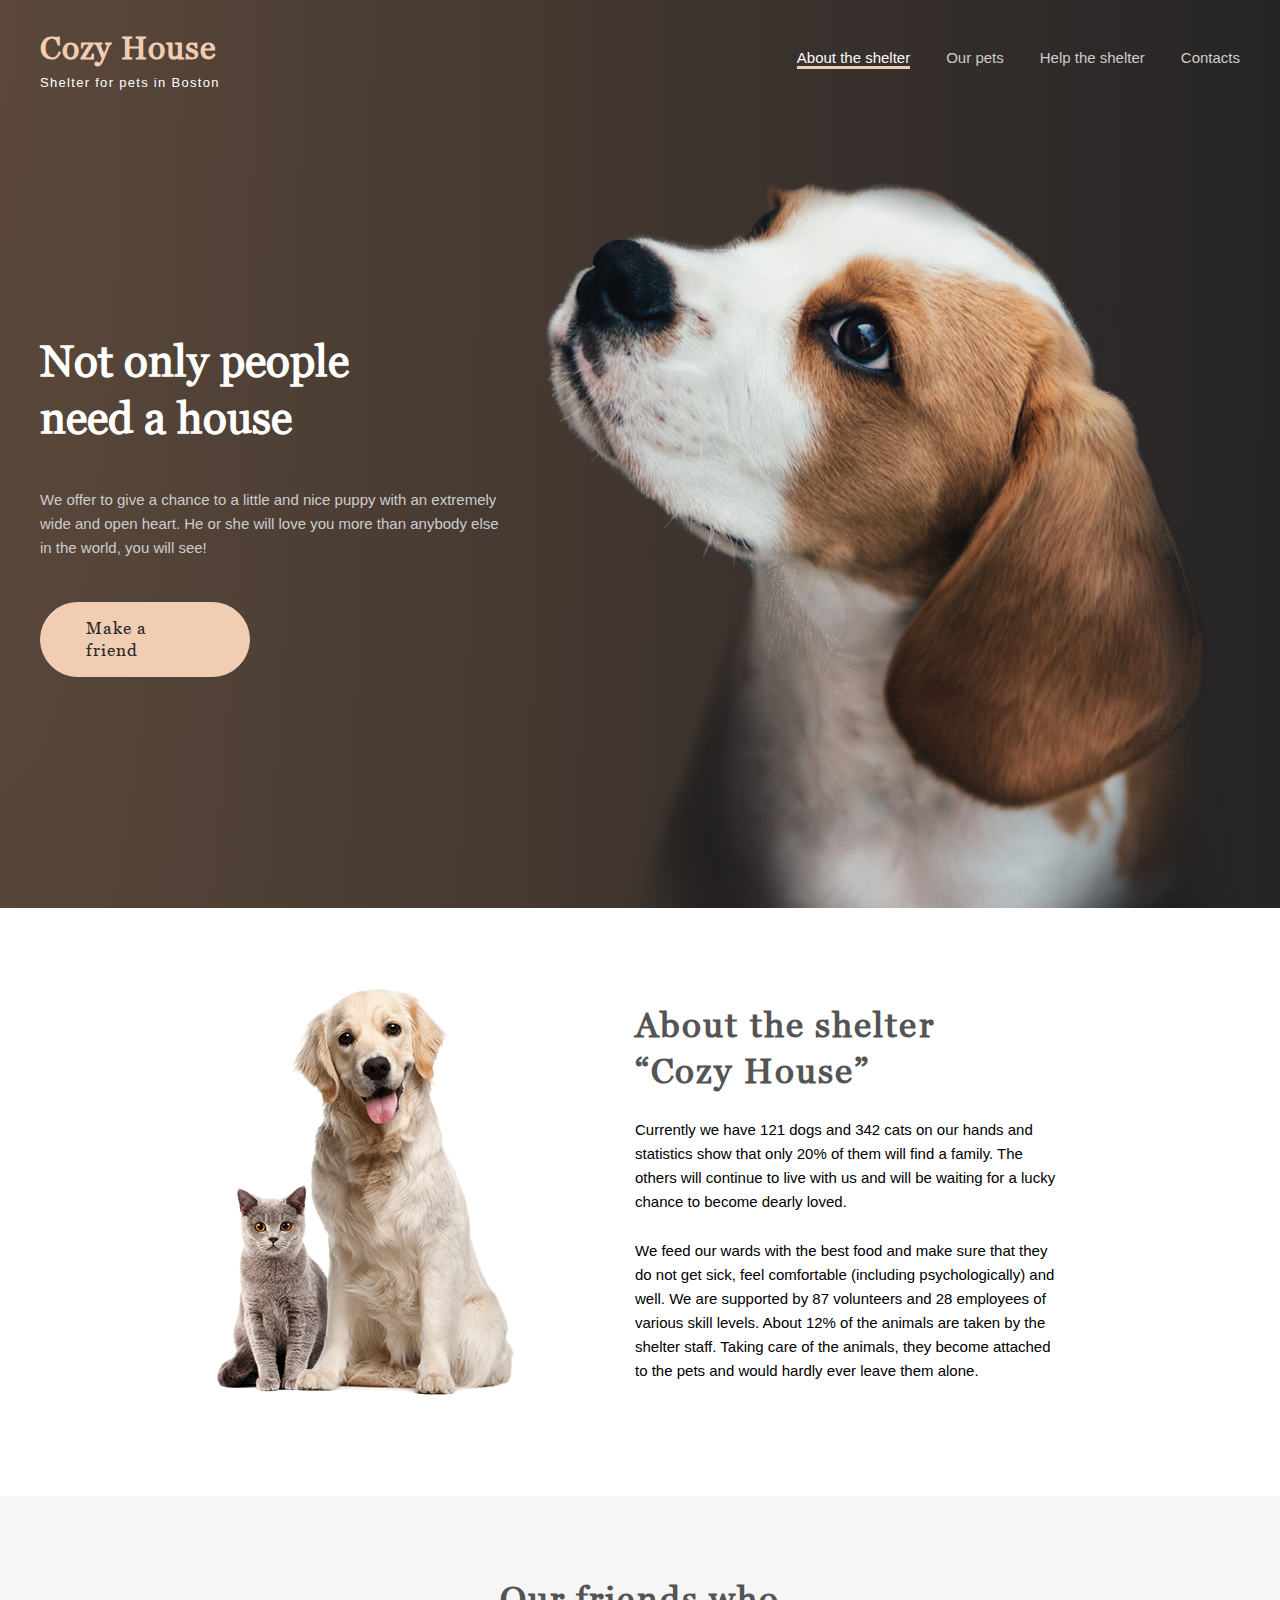
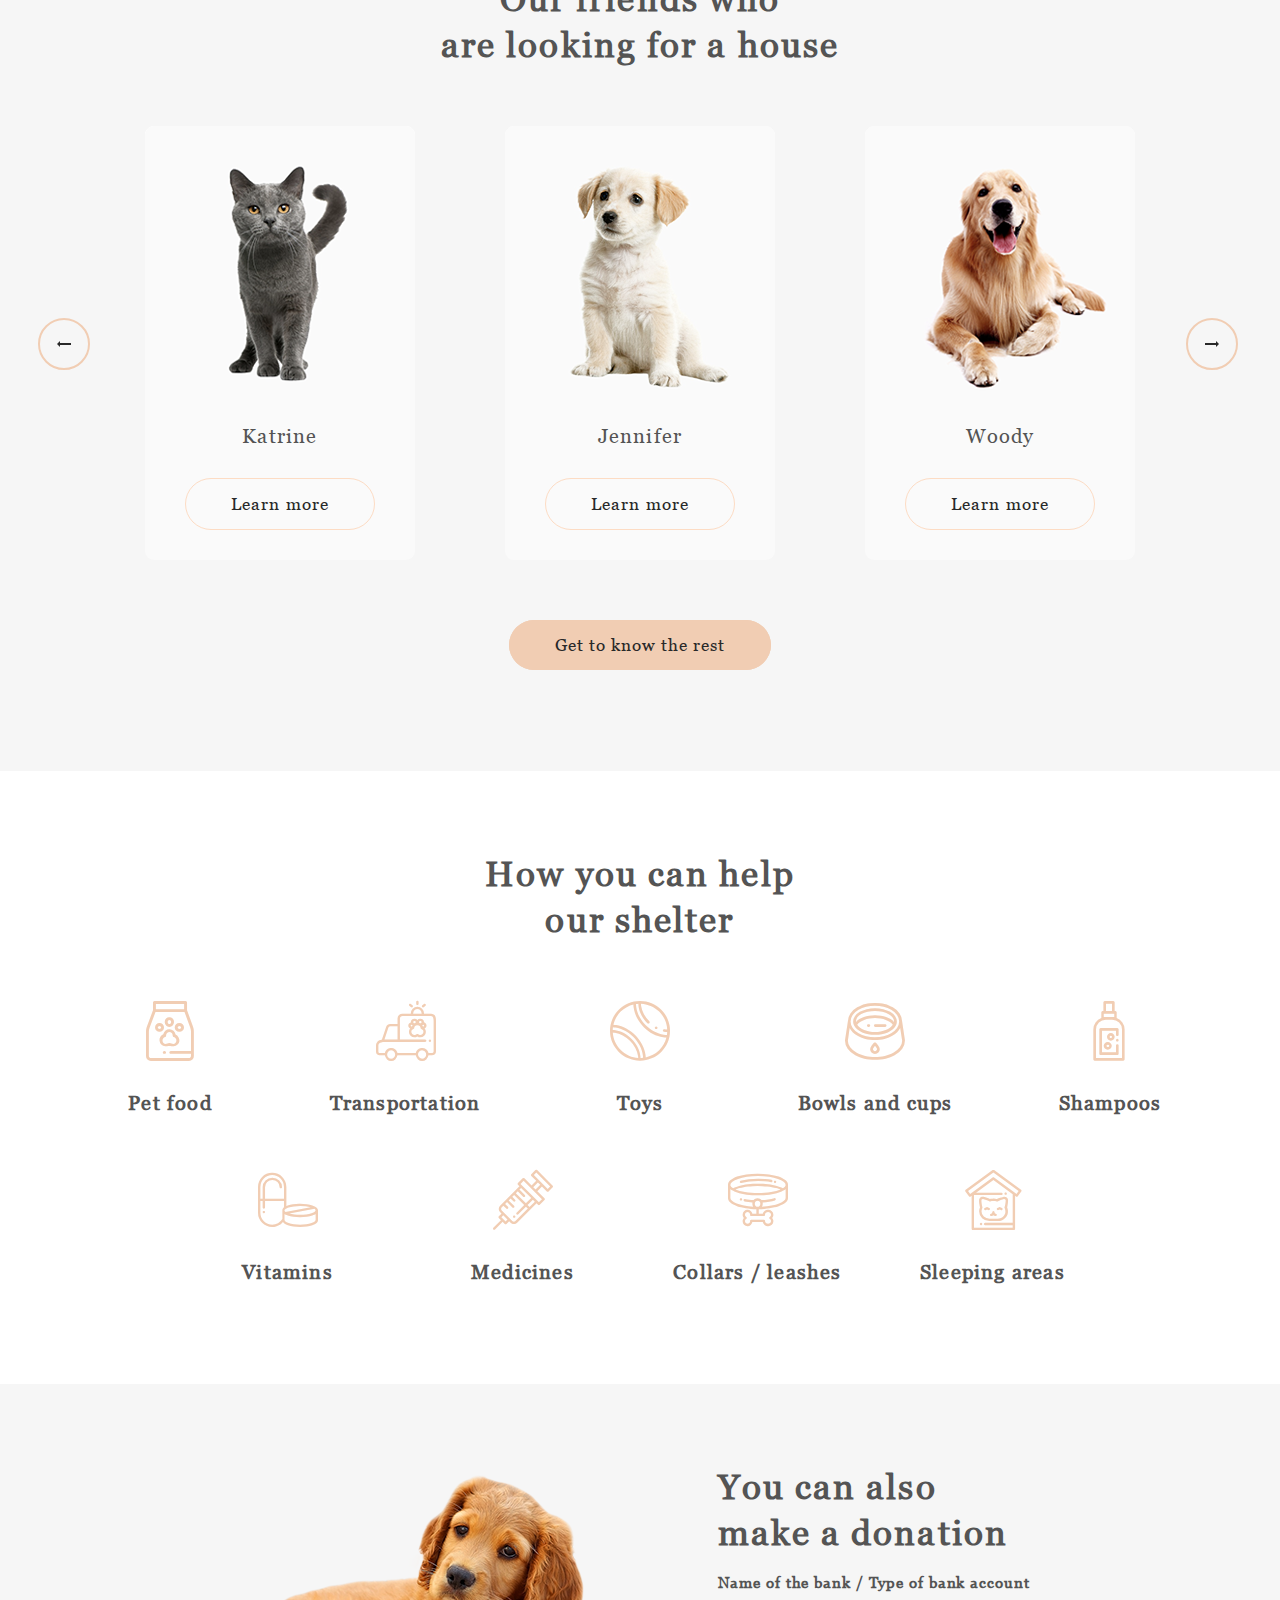
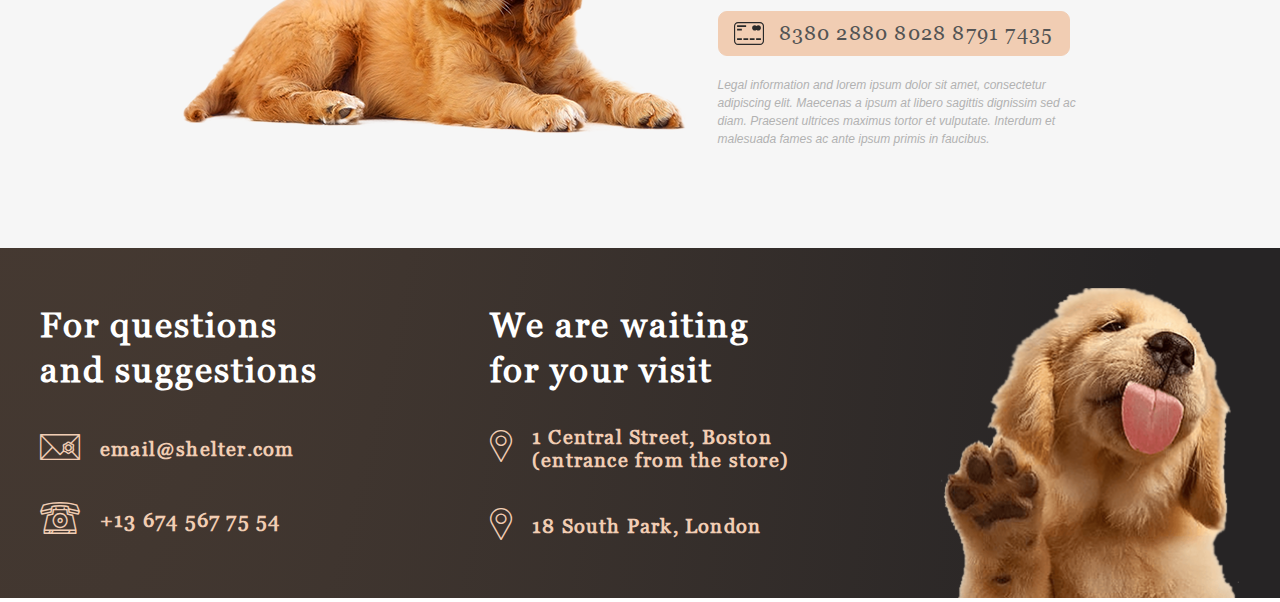
==== commit c9eef51e: "feat: add adaptive modal winwow" ====
--- a/shelter/index.html
+++ b/shelter/index.html
@@ -6,9 +6,11 @@
     <meta http-equiv="X-UA-Compatible" content="IE=edge">
     <meta name="viewport" content="width=device-width, initial-scale=1.0">
     <link rel="stylesheet" href="./css/index.css">
+    <link rel="stylesheet" href="./css/modal_window.css">
     <link rel="stylesheet" href="./css/icomoon.css">
     <link rel="icon" href="./assets/favicon.ico" type="image/svg+xml">
-    <script src="./script.js"></script>
+    <script src="./data.js"></script>
+
     <title>Cozy House</title>
 </head>
 
@@ -30,6 +32,18 @@
                         <div class="center"></div>
                         <div class="bottom"></div>
                     </div>
+                    <div class="burger_wrapper">
+                        <div class="burger_container">
+                            <div class="burger_menu">
+                                <ul class="burger_title">
+                                    <li class="burger_subtitle"><a href="#About">About the shelter</a></li>
+                                    <li class="burger_subtitle"><a href="index_Our_Pets.html">Our pets</a></li>
+                                    <li class="burger_subtitle"><a href="#Help">Help the shelter</a></li>
+                                    <li class="burger_subtitle"><a href="#Footer">Contacts</a></li>
+                                </ul>
+                            </div>
+                        </div>
+                    </div>
                 </nav>
             </div>
         </header>
@@ -49,7 +63,7 @@
                     </div>
                 </div>
                 <div class="img_container">
-                    <img  class="puppy" src="./assets/img/start-screen-puppy.png" alt="puppy">
+                    <img class="puppy" src="./assets/img/start-screen-puppy.png" alt="puppy">
                 </div>
             </div>
         </section>
@@ -80,43 +94,107 @@
                         <h3 class="our_position">are looking for a house</h3>
                     </div>
                     <div class="slider_container">
-                        <div class="slider_navigation">
-                            <div class="arrow">
-                                <img src="./assets/img/Arrow_prev.png" alt="Arrow_prev">
+
+                        <div class="arrow arrow_prev">
+                            <img src="./assets/img/Arrow_prev.png" alt="Arrow_prev">
+                        </div>
+                        <div class="slider_cart_container">
+                            <div class="slider-line">
+
+                                <div class="slider_cart" data-number="0">
+                                    <div class="img_kart_wrap">
+                                        <img src="./assets/img/pets-katrine.png" alt="pets-katrine">
+                                    </div>
+                                    <div class="cart_pets_name">Katrine</div>
+                                    <div class="button_wrap position_button">
+                                        <button class="first_button color_button">Learn more</button>
+                                    </div>
+                                </div>
+
+                                <div class="slider_cart" data-number="1">
+                                    <div class="img_kart_wrap">
+                                        <img src="./assets/img/pets-jennifer.png" alt="pets-jennifer">
+                                    </div>
+                                    <div class="cart_pets_name">Jennifer</div>
+                                    <div class="button_wrap position_button">
+                                        <button class="first_button color_button">Learn more</button>
+                                    </div>
+                                </div>
+
+                                <div class="slider_cart" data-number="2">
+                                    <div class="img_kart_wrap">
+                                        <img src="./assets/img/pets-woody.png" alt="pets-woody">
+                                    </div>
+                                    <div class="cart_pets_name">Woody</div>
+                                    <div class="button_wrap position_button">
+                                        <button class="first_button color_button">Learn more</button>
+                                    </div>
+                                </div>
+
+                                <div class="slider_cart" data-number="3">
+                                    <div class="img_kart_wrap">
+                                        <img src="./assets/img/pets-sophia.png" alt="pets-jennifer">
+                                    </div>
+                                    <div class="cart_pets_name">Sophia</div>
+                                    <div class="button_wrap position_button">
+                                        <button class="first_button color_button">Learn more</button>
+                                    </div>
+                                </div>
+
+                                <div class="slider_cart" data-number="4">
+                                    <div class="img_kart_wrap">
+                                        <img src="./assets/img/pets-timmy.png" alt="pets-katrine">
+                                    </div>
+                                    <div class="cart_pets_name">Timmy</div>
+                                    <div class="button_wrap position_button">
+                                        <button class="first_button color_button">Learn more</button>
+                                    </div>
+                                </div>
+
+                                <div class="slider_cart" data-number="5">
+                                    <div class="img_kart_wrap">
+                                        <img src="./assets/img/pets-charly.png" alt="pets-woody">
+                                    </div>
+                                    <div class="cart_pets_name">Charly</div>
+                                    <div class="button_wrap position_button">
+                                        <button class="first_button color_button">Learn more</button>
+                                    </div>
+                                </div>
+
+                                <div class="slider_cart" data-number="6">
+                                    <div class="img_kart_wrap">
+                                        <img src="./assets/img/pets-scarlet.png" alt="pets-katrine">
+                                    </div>
+                                    <div class="cart_pets_name">Scarlett</div>
+                                    <div class="button_wrap position_button">
+                                        <button class="first_button color_button">Learn more</button>
+                                    </div>
+                                </div>
+
+                                <div class="slider_cart" data-number="7">
+                                    <div class="img_kart_wrap">
+                                        <img src="./assets/img/pets-fredie.png" alt="pets-woody">
+                                    </div>
+                                    <div class="cart_pets_name">Freddie</div>
+                                    <div class="button_wrap position_button">
+                                        <button class="first_button color_button">Learn more</button>
+                                    </div>
+                                </div>
+
+                                <div class="slider_cart" data-number="3">
+                                    <div class="img_kart_wrap">
+                                        <img src="./assets/img/pets-woody.png" alt="pets-katrine">
+                                    </div>
+                                    <div class="cart_pets_name">Woody</div>
+                                    <div class="button_wrap position_button">
+                                        <button class="first_button color_button">Learn more</button>
+                                    </div>
+                                </div>
+
                             </div>
-                            <div class="arrow">
-                                <img src="./assets/img/Arrow_next.png" alt="Arrow_next">
-                            </div>
-                        </div>
-
-                        <div class="slider_cart">
-                            <div class="img_kart_wrap">
-                                <img src="./assets/img/pets-katrine.png" alt="pets-katrine">
-                            </div>
-                            <div class="cart_pets_name">Katrine</div>
-                            <div class="button_wrap position_button">
-                                <button class="first_button color_button">Learn more</button>
-                            </div>
-                        </div>
-
-                        <div class="slider_cart">
-                            <div class="img_kart_wrap">
-                                <img src="./assets/img/pets-jennifer.png" alt="pets-jennifer">
-                            </div>
-                            <div class="cart_pets_name">Jennifer</div>
-                            <div class="button_wrap position_button">
-                                <button class="first_button color_button">Learn more</button>
-                            </div>
-                        </div>
-
-                        <div class="slider_cart">
-                            <div class="img_kart_wrap">
-                                <img src="./assets/img/pets-woody.png" alt="pets-woody">
-                            </div>
-                            <div class="cart_pets_name">Woody</div>
-                            <div class="button_wrap position_button">
-                                <button class="first_button color_button">Learn more</button>
-                            </div>
+                        </div>
+                        <div class="arrow arrow_next">
+                            <img src="./assets/img/Arrow_next.png" alt="Arrow_next">
                         </div>
 
                     </div>
@@ -243,6 +321,9 @@
             </div>
         </footer>
     </main>
+
+
+    <script src="./script.js"></script>
 </body>
 
 </html>--- a/shelter/css/index.css
+++ b/shelter/css/index.css
@@ -5,8 +5,16 @@
     color: inherit;
 }
 
+:root {
+    --transition: all 0.5s ease-in-out;
+}
+
 html {
     scroll-behavior: smooth;
+}
+
+body {
+    overflow-x: hidden;
 }
 
 /* -- Section Main -- */
@@ -101,7 +109,62 @@
     padding-right: 0;
 }
 
+.burger_wrapper {
+    width: 100%;
+    height: 100vh;
+    background: rgba(41, 41, 41, 0.6);
+    position: absolute;
+    top: 0;
+    left: 0;
+    display: flex;
+    justify-content: center;
+    align-items: center;
+    transform: translateX(100%);
+    transition: var(--transition);
+}
+
+.burger_wrapper.active {
+    transform: translate(0);
+    transition: var(--transition);
+    z-index: 2;
+}
+
+.burger_container {
+    position: absolute;
+    top: -2px;
+    width: 320px;
+    height: 823px;
+    background: #292929;
+}
+
+.burger_menu {
+    margin-top: 250px;
+}
+
+.burger_title {
+    list-style-type: none;
+    margin: 0 auto;
+}
+
+.burger_subtitle {
+    font-family: 'Arial';
+    font-weight: 400;
+    font-size: 32px;
+    line-height: 160%;
+    color: #CDCDCD;
+    text-align: center;
+    margin-top: 41px;
+}
+
+.burger_subtitle a:hover {
+    color: #FAFAFA;
+    border-bottom: 3px solid #F1CDB3;
+    transition: var(--transition);
+}
+
 .burger_icon {
+    position: relative;
+    z-index: 100;
     display: flex;
     flex-direction: column;
     justify-content: space-between;
@@ -109,6 +172,13 @@
     height: 22px;
     display: none;
     cursor: pointer;
+    transition: var(--transition);
+}
+
+.burger_icon.active {
+    transform: rotate(90deg);
+    margin-right: 2px;
+    transition: var(--transition);
 }
 
 .top {
@@ -266,16 +336,8 @@
     height: 435px;
 }
 
-.slider_navigation {
+.arrow {
     position: absolute;
-    left: 0;
-    top: 192px;
-    width: 100%;
-    display: flex;
-    justify-content: space-between;
-}
-
-.arrow {
     display: flex;
     justify-content: center;
     align-items: center;
@@ -285,11 +347,34 @@
     border-radius: 100px;
 }
 
+.arrow_prev {
+    top: 192px;
+    left: -2px;
+}
+
+.arrow_next {
+    top: 192px;
+    right: 2px;
+}
+
 .arrow:hover {
     background: #FDDCC4;
     border: 2px solid #FDDCC4;
     cursor: pointer;
     transition: all 0.3s ease-in-out;
+}
+
+.slider_cart_container {
+    width: 990px;
+    overflow-x: hidden;
+}
+
+.slider-line {
+    display: flex;
+    gap: 90px;
+    position: relative;
+    left: 0px;
+    transition: var(--transition);
 }
 
 .slider_cart {
@@ -324,6 +409,7 @@
 
 .position_button {
     margin: auto;
+    margin-top: 5px;
 }
 
 .position_button1 {
@@ -525,7 +611,7 @@
 }
 
 @font-face {
-    font-family: 'Georgia'; 
+    font-family: 'Georgia';
     font-weight: 400;
     font-style: normal;
     src: url(../assets/fonts/Georgia_Regular.ttf);
@@ -538,7 +624,7 @@
     src: url(../assets/fonts/Arial\ regular.ttf);
 }
 
-@media only screen and (min-width: 750px) and (max-width: 1278px) {
+@media only screen and (min-width: 768px) and (max-width: 1278px) {
 
     /* -- Section Main -- */
 
@@ -608,15 +694,16 @@
     /* -- Section Our friends -- */
 
     .our_friends_container {
-        padding: 80px 30px 0;
-    }
-
-    .slider_container {
-        gap: 45px;
-    }
-
-    .slider_navigation {
-        top: 190px;
+        padding: 85px 30px 0;
+    }
+
+    .slider_cart_container {
+        width: 580px;
+
+    }
+
+    .slider-line {
+        gap: 39px;
     }
 
     .slider_cart:nth-of-type(4),
@@ -627,6 +714,7 @@
 
     .position_button {
         margin: auto;
+        margin-top: 5px;
     }
 
     .position_button1 {
@@ -692,7 +780,7 @@
 
 }
 
-@media only screen and (min-width: 320px) and (max-width: 749px) {
+@media only screen and (min-width: 320px) and (max-width: 767px) {
 
     /* -- Section Main -- */
 
@@ -800,7 +888,6 @@
         padding-bottom: 55px;
     }
 
-
     .our_friends_container {
         padding: 40px 10px 0;
         gap: 44px;
@@ -809,13 +896,6 @@
     .heading_wrap {
         width: 300px;
         height: 64px;
-    }
-
-    .slider_navigation {
-        position: absolute;
-        top: 455px;
-        justify-content: center;
-        gap: 80px;
     }
 
     .slider_cart:nth-of-type(3),
@@ -825,6 +905,19 @@
         display: none;
     }
 
+    .slider_cart_container {
+        width: 270px;
+    }
+
+    .arrow_prev {
+        left: 58px;
+        top: 453px;
+    }
+
+    .arrow_next {
+        right: 58px;
+        top: 453px;
+    }
 
     .position_button {
         margin-top: 5px;
@@ -980,7 +1073,7 @@
         overflow: hidden;
     }
 
-    .puppy_1{
+    .puppy_1 {
         width: 88%;
     }
 }--- a/shelter/css/modal_window.css
+++ b/shelter/css/modal_window.css
@@ -0,0 +1,202 @@
+.body_no_scroll {
+    overflow-y: hidden;
+}
+
+.modal_invisible {
+    opacity: 0;
+    z-index: -1;
+}
+
+.modal_window {
+    width: 100%;
+    height: 100vh;
+    background: rgba(41, 41, 41, 0.6);
+    position: absolute;
+    top: 0;
+    left: 0;
+    display: flex;
+    justify-content: center;
+    align-items: center;
+}
+
+.modal_cart_container {
+    position: relative;
+    width: 900px;
+    height: 500px;
+    background: #FAFAFA;
+    border-radius: 9px;
+    display: flex;
+}
+
+.modal_pets {
+    border-radius: 10px;
+}
+
+.modal_content_container {
+    margin-left: 29px;
+}
+
+.modal_heading {
+    margin-top: 51px;
+}
+
+.modal_subtitle {
+    margin-top: 8px;
+}
+
+.modal_text {
+    margin-top: 42px;
+    font-family: 'Georgia';
+    font-weight: 400;
+    font-size: 15px;
+    line-height: 110%;
+    letter-spacing: 0.06em;
+    color: #000000;
+    padding-right: 20px;
+}
+
+.modal {
+    margin-top: 43px;
+    margin-left: 16px;
+}
+
+li::marker {
+    color: #F1CDB3;
+}
+
+.modal_sub_sub_title {
+    margin-top: 11px;
+    font-family: 'Georgia';
+    font-weight: 400;
+    font-size: 15px;
+    line-height: 110%;
+    letter-spacing: 0.06em;
+}
+
+b {
+    font-family: 'Georgia';
+    font-weight: 700;
+    font-size: 15px;
+    line-height: 110%;
+    letter-spacing: 0.130em;
+}
+
+.close_btn {
+    box-sizing: border-box;
+    position: absolute;
+    width: 52px;
+    height: 52px;
+    left: 890px;
+    top: -52px;
+    border: 2px solid #F1CDB3;
+    border-radius: 100px;
+    cursor: pointer;
+}
+
+.right {
+    height: 2px;
+    width: 12px;
+    background: #292929;
+    transform: translate3d(17px, 22px, 0) rotate(45deg);
+
+}
+
+.left {
+    height: 2px;
+    width: 12px;
+    background: #292929;
+    transform: translate3d(18px, 20px, 0) rotate(-45deg);
+}
+
+@media only screen and (min-width:768px) and (max-width: 1278px) {
+
+    .modal_cart_container {
+        position: relative;
+        width: 630px;
+        height: 350px;
+    }
+
+    .modal_content_container {
+        margin-left: 10px;
+    }
+
+    .modal_heading {
+        margin-top: 12px;
+    }
+
+    .modal_subtitle {
+        margin-top: 8px;
+    }
+
+    .modal_text {
+        margin-top: 21px;
+        font-size: 13px;
+        line-height: 110%;
+        padding-right: 9px;
+    }
+
+    .modal {
+        margin-top: 18px;
+        margin-left: 15px;
+    }
+
+    .modal_sub_sub_title {
+        margin-top: 6px;
+    }
+
+    .close_btn {
+        left: 620px;
+    }
+
+}
+
+@media only screen and (min-width:320px) and (max-width: 767px) {
+
+    .modal_cart_container {
+        width: 240px;
+        height: 341px;
+    }
+
+    .modal_pets {
+        display: none;
+    }
+    
+    .modal_content_container {
+        margin-left: 9px;
+    }
+
+    .modal_heading {
+        margin-top: 10px;
+        font-size: 35px;
+        text-align: center;
+    }
+
+    .modal_subtitle {
+        margin-top: 10px;
+        font-size: 20px;
+        text-align: center;
+        margin-left: -5px;
+    }
+
+    .modal_text {
+        margin-top: 21px;
+        font-size: 13px;
+        line-height: 110%;
+        padding-right: 10px;
+        text-align: left;
+    }
+
+    .modal {
+        margin-top: 21px;
+        margin-left: 18px;
+    }
+
+    .modal_sub_sub_title {
+        margin-top: 7px;
+    }
+
+    .close_btn {
+        left: 218px;
+    }
+
+}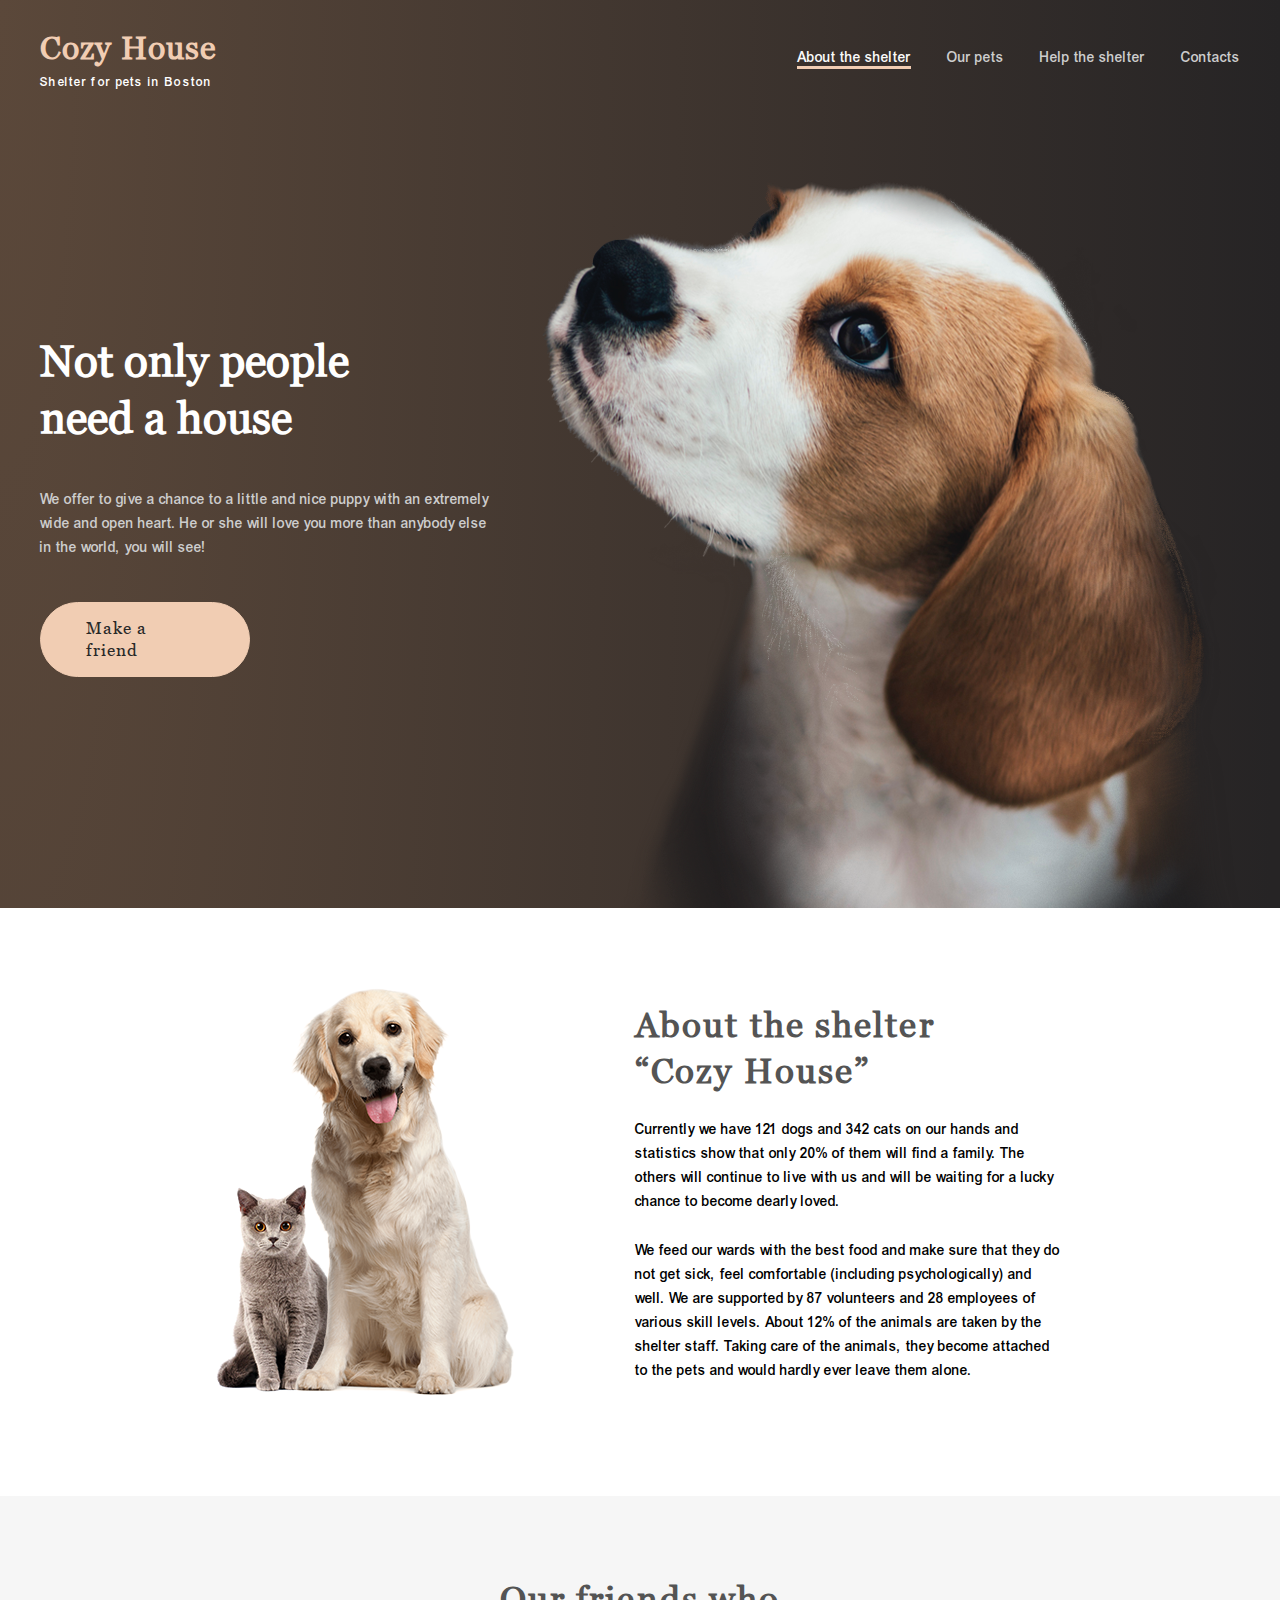
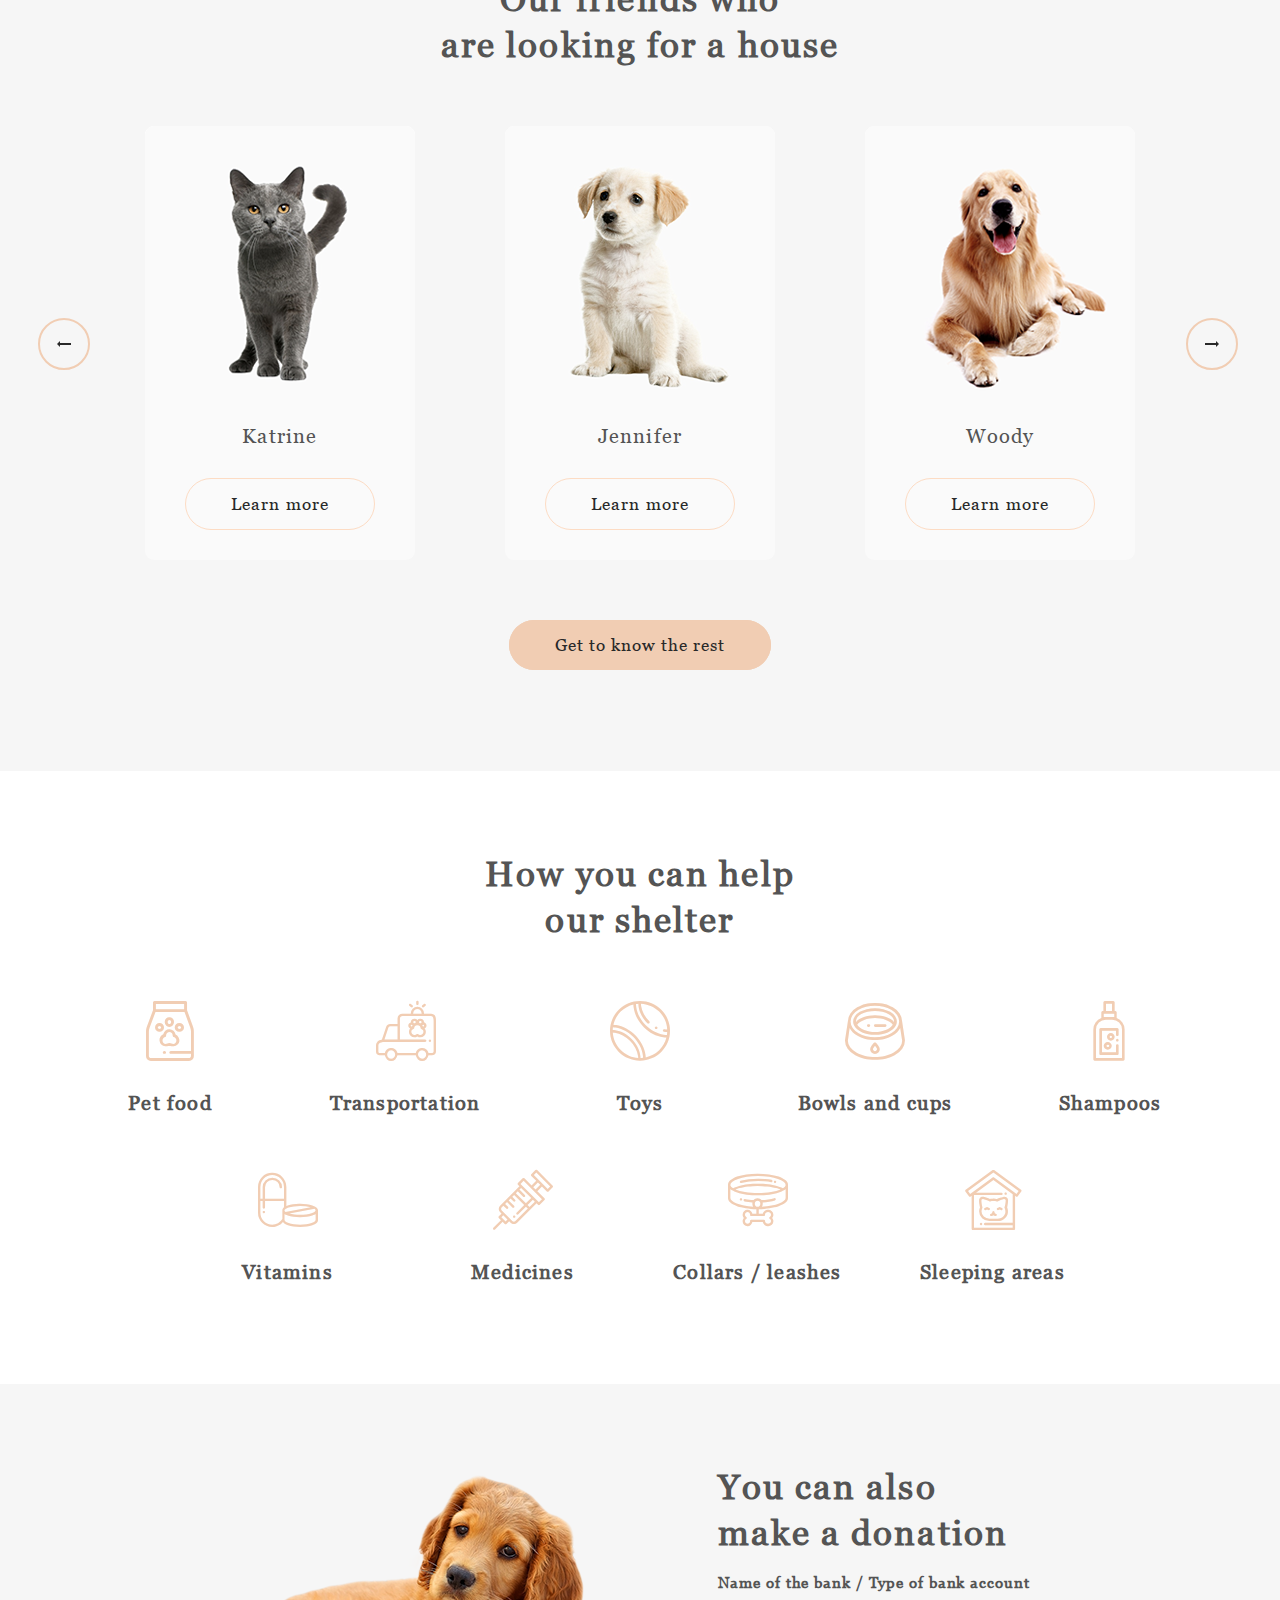
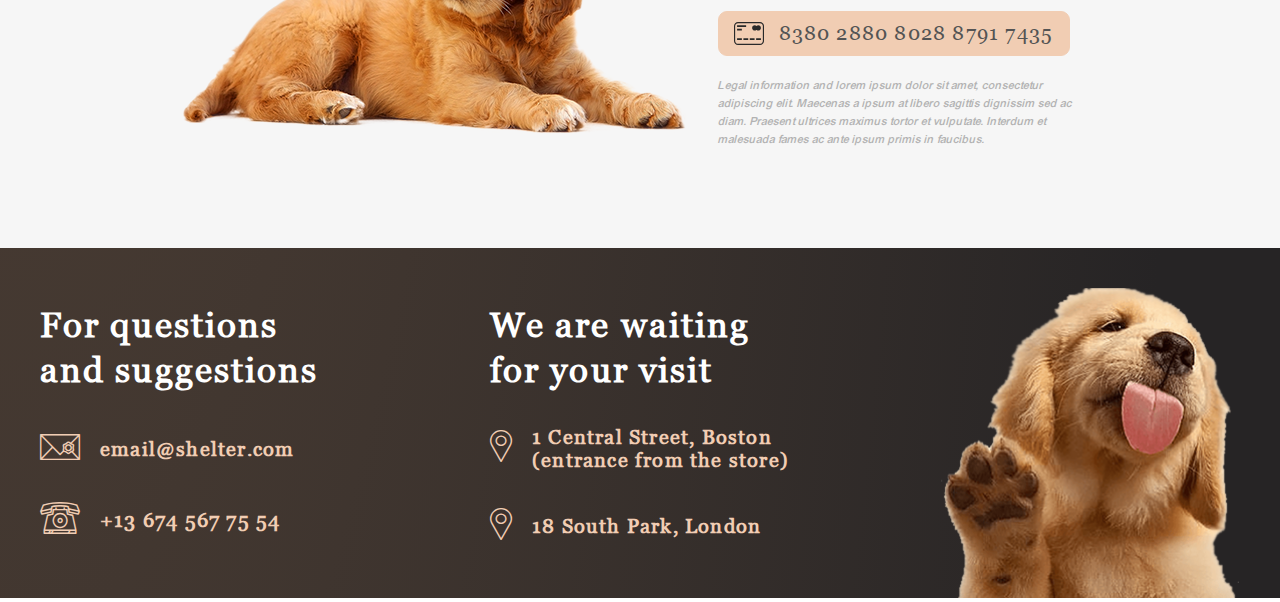
==== commit 4c29caa6: "feat: add script" ====
--- a/shelter/index.html
+++ b/shelter/index.html
@@ -101,11 +101,31 @@
                         <div class="slider_cart_container">
                             <div class="slider-line">
 
+                                <div class="slider_cart" data-number="4">
+                                    <div class="img_kart_wrap">
+                                        <img src="./assets/img/pets-katrine.png" alt="pets-katrine">
+                                    </div>
+                                    <div class="cart_pets_name">Katrine</div>
+                                    <div class="button_wrap position_button">
+                                        <button class="first_button color_button">Learn more</button>
+                                    </div>
+                                </div>
+
                                 <div class="slider_cart" data-number="0">
                                     <div class="img_kart_wrap">
-                                        <img src="./assets/img/pets-katrine.png" alt="pets-katrine">
-                                    </div>
-                                    <div class="cart_pets_name">Katrine</div>
+                                        <img src="./assets/img/pets-jennifer.png" alt="pets-jennifer">
+                                    </div>
+                                    <div class="cart_pets_name">Jennifer</div>
+                                    <div class="button_wrap position_button">
+                                        <button class="first_button color_button">Learn more</button>
+                                    </div>
+                                </div>
+
+                                <div class="slider_cart" data-number="2">
+                                    <div class="img_kart_wrap">
+                                        <img src="./assets/img/pets-woody.png" alt="pets-woody">
+                                    </div>
+                                    <div class="cart_pets_name">Woody</div>
                                     <div class="button_wrap position_button">
                                         <button class="first_button color_button">Learn more</button>
                                     </div>
@@ -113,75 +133,55 @@
 
                                 <div class="slider_cart" data-number="1">
                                     <div class="img_kart_wrap">
-                                        <img src="./assets/img/pets-jennifer.png" alt="pets-jennifer">
-                                    </div>
-                                    <div class="cart_pets_name">Jennifer</div>
+                                        <img src="./assets/img/pets-sophia.png" alt="pets-jennifer">
+                                    </div>
+                                    <div class="cart_pets_name">Sophia</div>
+                                    <div class="button_wrap position_button">
+                                        <button class="first_button color_button">Learn more</button>
+                                    </div>
+                                </div>
+
+                                <div class="slider_cart" data-number="5">
+                                    <div class="img_kart_wrap">
+                                        <img src="./assets/img/pets-timmy.png" alt="pets-katrine">
+                                    </div>
+                                    <div class="cart_pets_name">Timmy</div>
+                                    <div class="button_wrap position_button">
+                                        <button class="first_button color_button">Learn more</button>
+                                    </div>
+                                </div>
+
+                                <div class="slider_cart" data-number="7">
+                                    <div class="img_kart_wrap">
+                                        <img src="./assets/img/pets-charly.png" alt="pets-woody">
+                                    </div>
+                                    <div class="cart_pets_name">Charly</div>
+                                    <div class="button_wrap position_button">
+                                        <button class="first_button color_button">Learn more</button>
+                                    </div>
+                                </div>
+
+                                <div class="slider_cart" data-number="3">
+                                    <div class="img_kart_wrap">
+                                        <img src="./assets/img/pets-scarlet.png" alt="pets-katrine">
+                                    </div>
+                                    <div class="cart_pets_name">Scarlett</div>
+                                    <div class="button_wrap position_button">
+                                        <button class="first_button color_button">Learn more</button>
+                                    </div>
+                                </div>
+
+                                <div class="slider_cart" data-number="6">
+                                    <div class="img_kart_wrap">
+                                        <img src="./assets/img/pets-fredie.png" alt="pets-woody">
+                                    </div>
+                                    <div class="cart_pets_name">Freddie</div>
                                     <div class="button_wrap position_button">
                                         <button class="first_button color_button">Learn more</button>
                                     </div>
                                 </div>
 
                                 <div class="slider_cart" data-number="2">
-                                    <div class="img_kart_wrap">
-                                        <img src="./assets/img/pets-woody.png" alt="pets-woody">
-                                    </div>
-                                    <div class="cart_pets_name">Woody</div>
-                                    <div class="button_wrap position_button">
-                                        <button class="first_button color_button">Learn more</button>
-                                    </div>
-                                </div>
-
-                                <div class="slider_cart" data-number="3">
-                                    <div class="img_kart_wrap">
-                                        <img src="./assets/img/pets-sophia.png" alt="pets-jennifer">
-                                    </div>
-                                    <div class="cart_pets_name">Sophia</div>
-                                    <div class="button_wrap position_button">
-                                        <button class="first_button color_button">Learn more</button>
-                                    </div>
-                                </div>
-
-                                <div class="slider_cart" data-number="4">
-                                    <div class="img_kart_wrap">
-                                        <img src="./assets/img/pets-timmy.png" alt="pets-katrine">
-                                    </div>
-                                    <div class="cart_pets_name">Timmy</div>
-                                    <div class="button_wrap position_button">
-                                        <button class="first_button color_button">Learn more</button>
-                                    </div>
-                                </div>
-
-                                <div class="slider_cart" data-number="5">
-                                    <div class="img_kart_wrap">
-                                        <img src="./assets/img/pets-charly.png" alt="pets-woody">
-                                    </div>
-                                    <div class="cart_pets_name">Charly</div>
-                                    <div class="button_wrap position_button">
-                                        <button class="first_button color_button">Learn more</button>
-                                    </div>
-                                </div>
-
-                                <div class="slider_cart" data-number="6">
-                                    <div class="img_kart_wrap">
-                                        <img src="./assets/img/pets-scarlet.png" alt="pets-katrine">
-                                    </div>
-                                    <div class="cart_pets_name">Scarlett</div>
-                                    <div class="button_wrap position_button">
-                                        <button class="first_button color_button">Learn more</button>
-                                    </div>
-                                </div>
-
-                                <div class="slider_cart" data-number="7">
-                                    <div class="img_kart_wrap">
-                                        <img src="./assets/img/pets-fredie.png" alt="pets-woody">
-                                    </div>
-                                    <div class="cart_pets_name">Freddie</div>
-                                    <div class="button_wrap position_button">
-                                        <button class="first_button color_button">Learn more</button>
-                                    </div>
-                                </div>
-
-                                <div class="slider_cart" data-number="3">
                                     <div class="img_kart_wrap">
                                         <img src="./assets/img/pets-woody.png" alt="pets-katrine">
                                     </div>
@@ -324,6 +324,7 @@
 
 
     <script src="./script.js"></script>
+    <script src="./carousel.js"></script>
 </body>
 
 </html>--- a/shelter/css/index.css
+++ b/shelter/css/index.css
@@ -621,7 +621,7 @@
     font-family: 'Arial';
     font-weight: 400;
     font-style: normal;
-    src: url(../assets/fonts/Arial\ regular.ttf);
+    src: url(../assets/fonts/ArialMdm.ttf);
 }
 
 @media only screen and (min-width: 768px) and (max-width: 1278px) {
@@ -629,7 +629,7 @@
     /* -- Section Main -- */
 
     .main {
-        background: url(noise_lines_transparent@2X.png), radial-gradient(100% 215.42% at 0% 0%, #5B483A 0%, #262425 100%)
+        background: url(noise_lines_transparent@2X.png), radial-gradient(100% 215.42% at 0% 0%, #5B483A 0%, #262425 100%);
     }
 
     .wrapper {
@@ -896,6 +896,10 @@
     .heading_wrap {
         width: 300px;
         height: 64px;
+    }
+
+    .slider-line {
+        gap: 0;
     }
 
     .slider_cart:nth-of-type(3),
